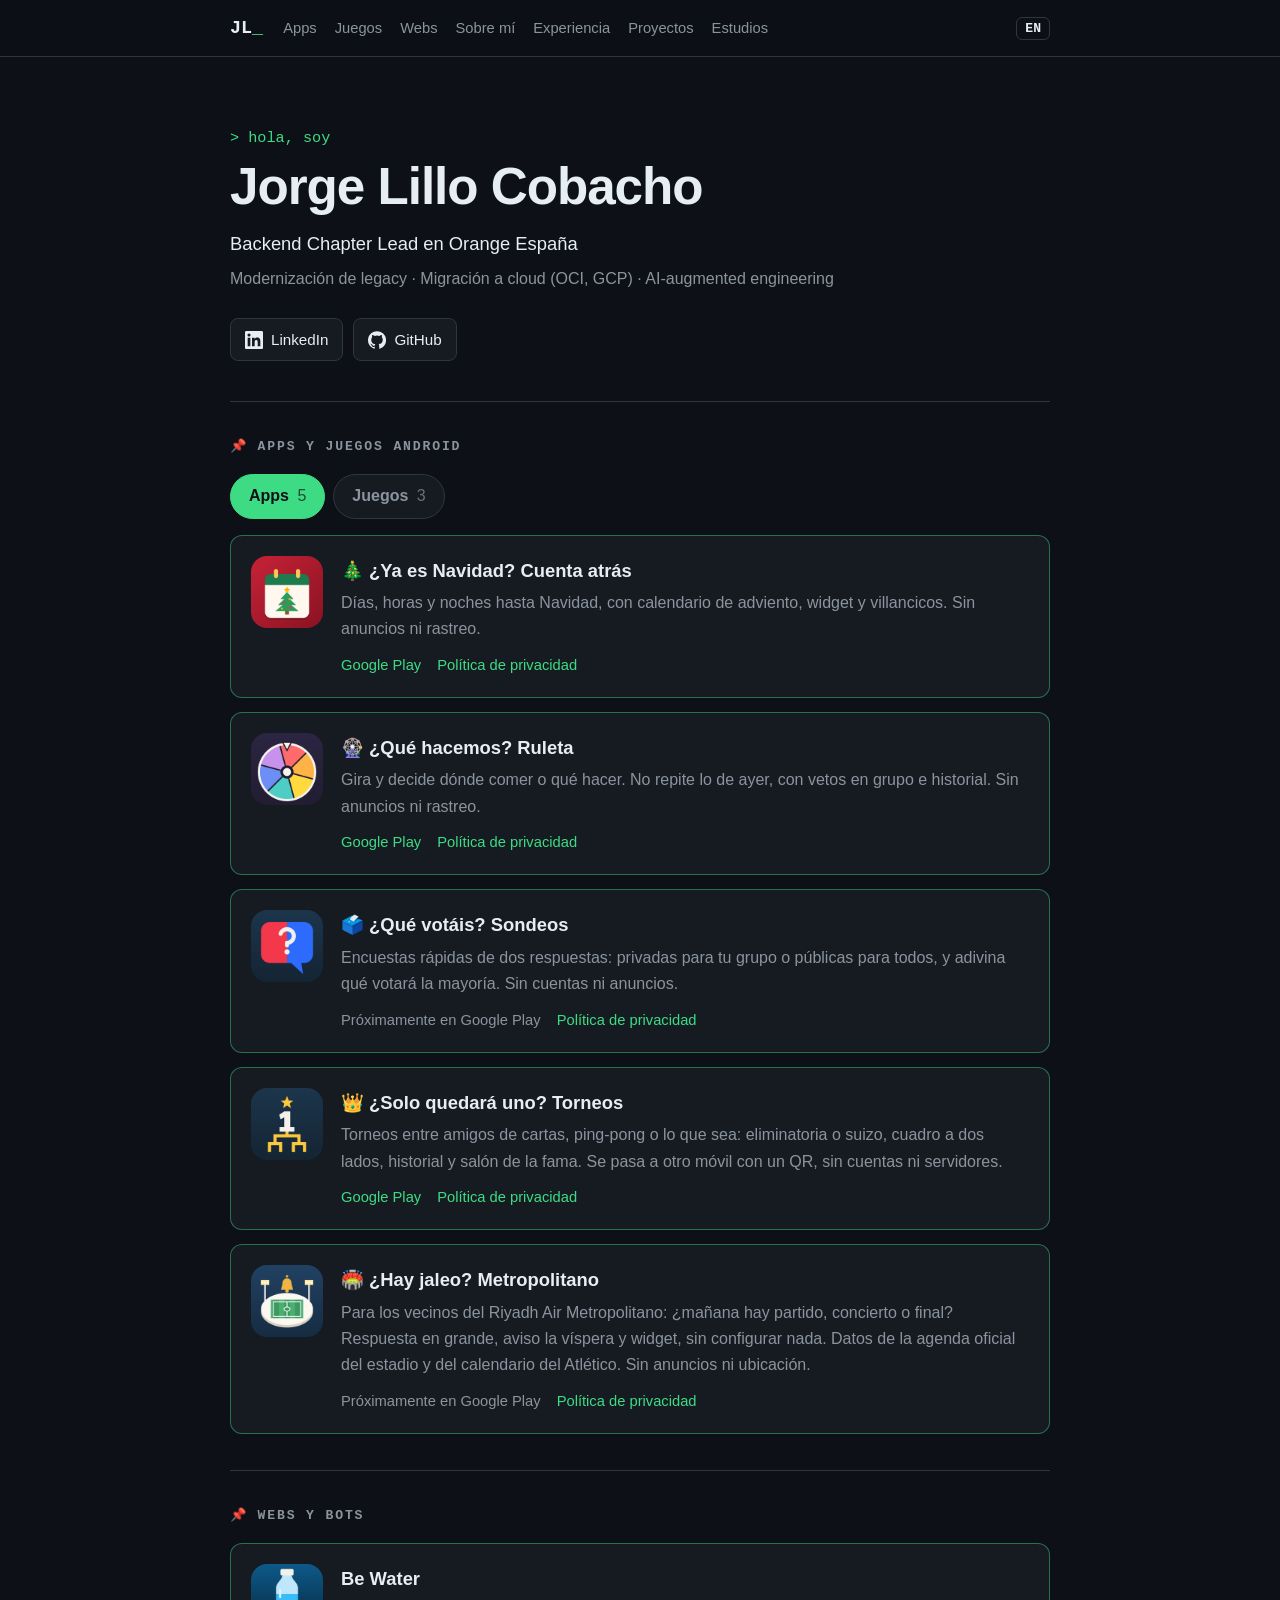
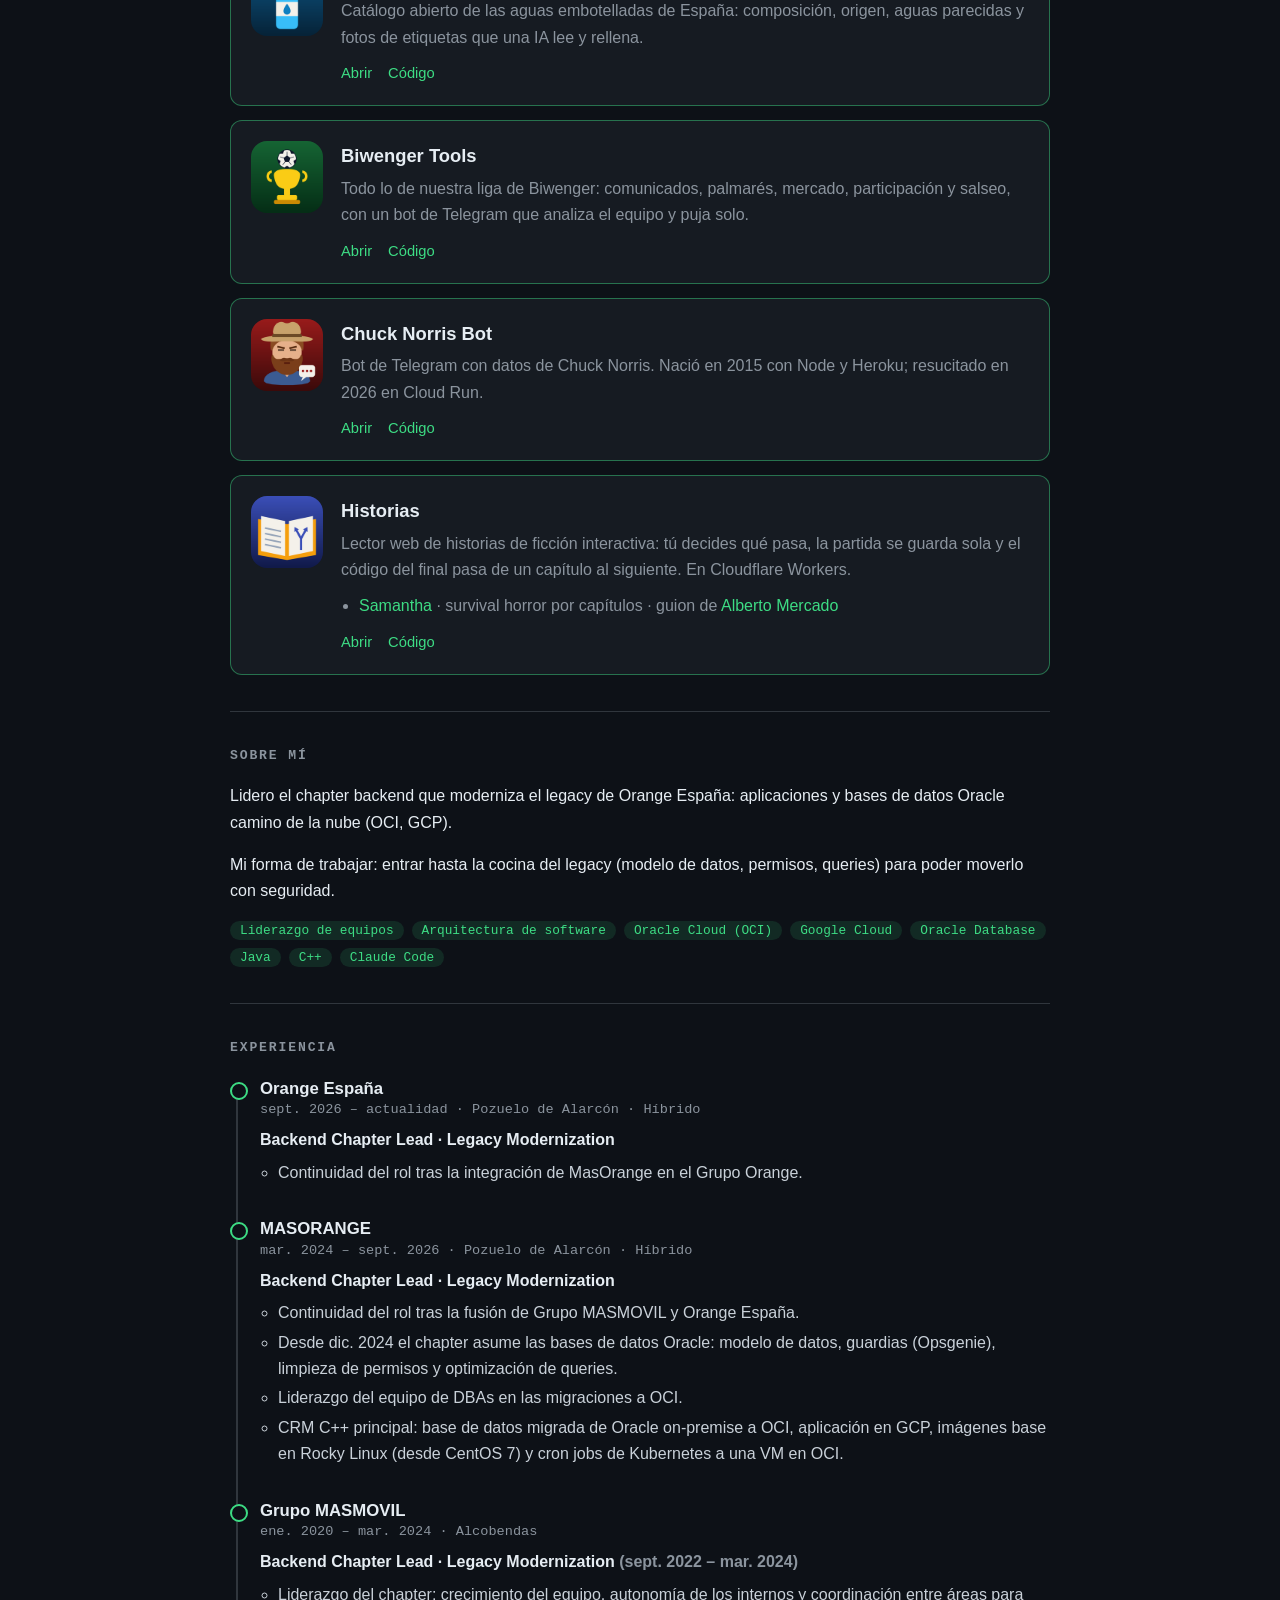
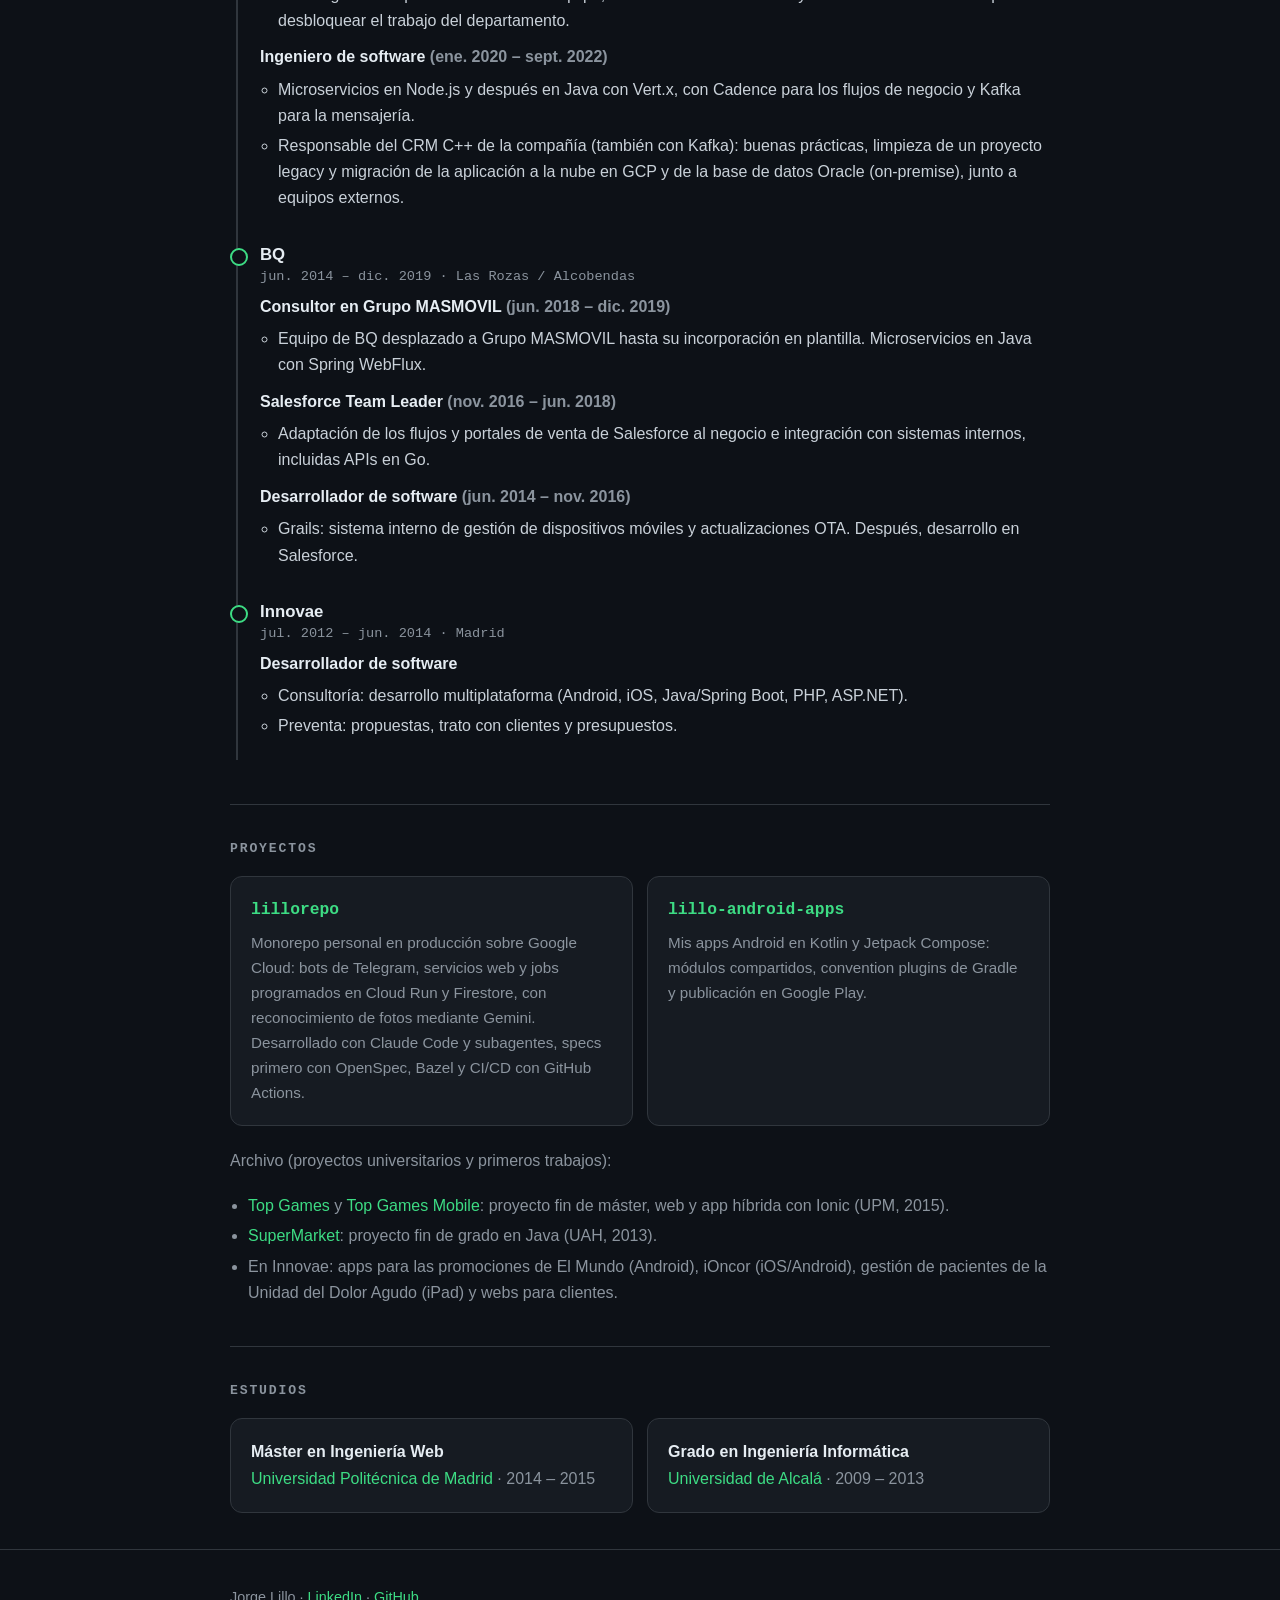
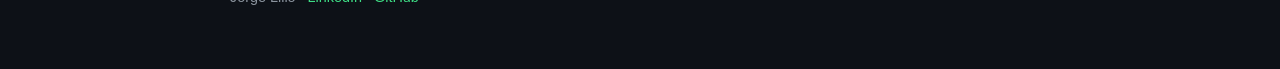
==== index.html @ 0b1661f4 "Home: ¿Hay jaleo? Metropolitano card, coming soon to Google Play Co-Authored-By: Claude Opus 5.5 <no" ====
<!doctype html>
<html lang="es">
<head>
<meta charset="utf-8">
<meta name="viewport" content="width=device-width, initial-scale=1">
<title>Jorge Lillo · Backend Chapter Lead</title>
<meta name="description" content="Jorge Lillo Cobacho: Backend Chapter Lead en Orange España. Modernización de legacy, migración a cloud (OCI, GCP) y apps Android.">
<link rel="alternate" hreflang="es" href="https://jorgelillo7.github.io/">
<link rel="alternate" hreflang="en" href="https://jorgelillo7.github.io/en/">
<link rel="icon" href="/assets/favicon.png">
<link rel="apple-touch-icon" href="/assets/apple-touch-icon.png">
<link rel="stylesheet" href="/assets/site.css">
</head>
<body>
<header class="top">
  <div class="wrap">
    <a class="logo" href="/">JL<span>_</span></a>
    <nav class="sections">
      <a href="#apps">Apps</a>
      <a href="#juegos">Juegos</a>
      <a href="#webs">Webs</a>
      <a href="#sobre-mi">Sobre mí</a>
      <a href="#experiencia">Experiencia</a>
      <a href="#proyectos">Proyectos</a>
      <a href="#estudios">Estudios</a>
    </nav>
    <a class="lang" href="/en/" hreflang="en" lang="en">EN</a>
  </div>
</header>

<main class="wrap">
  <div class="hero">
    <p class="prompt">&gt; hola, soy</p>
    <h1>Jorge Lillo Cobacho</h1>
    <p class="role">Backend Chapter Lead en Orange España</p>
    <p class="focus">Modernización de legacy · Migración a cloud (OCI, GCP) · AI-augmented engineering</p>
    <div class="links">
      <a class="btn" href="https://www.linkedin.com/in/jorgelillo">
        <svg viewBox="0 0 24 24" aria-hidden="true"><path d="M20.45 20.45h-3.56v-5.57c0-1.33-.02-3.04-1.85-3.04-1.85 0-2.14 1.45-2.14 2.94v5.67H9.34V9h3.42v1.56h.05c.48-.9 1.64-1.85 3.37-1.85 3.6 0 4.27 2.37 4.27 5.46v6.28zM5.34 7.43a2.06 2.06 0 1 1 0-4.13 2.06 2.06 0 0 1 0 4.13zM7.12 20.45H3.56V9h3.56v11.45zM22.22 0H1.77C.79 0 0 .77 0 1.73v20.54C0 23.23.79 24 1.77 24h20.45c.98 0 1.78-.77 1.78-1.73V1.73C24 .77 23.2 0 22.22 0z"/></svg>
        LinkedIn
      </a>
      <a class="btn" href="https://github.com/jorgelillo7">
        <svg viewBox="0 0 24 24" aria-hidden="true"><path d="M12 .3a12 12 0 0 0-3.8 23.38c.6.12.83-.26.83-.57v-2c-3.34.73-4.04-1.6-4.04-1.6-.55-1.4-1.34-1.77-1.34-1.77-1.09-.74.08-.73.08-.73 1.2.09 1.84 1.24 1.84 1.24 1.07 1.83 2.8 1.3 3.49 1 .1-.78.42-1.31.76-1.61-2.67-.3-5.47-1.33-5.47-5.93 0-1.31.47-2.38 1.24-3.22-.14-.3-.54-1.52.1-3.18 0 0 1-.32 3.3 1.23a11.5 11.5 0 0 1 6 0c2.28-1.55 3.29-1.23 3.29-1.23.64 1.66.24 2.88.12 3.18a4.65 4.65 0 0 1 1.23 3.22c0 4.61-2.8 5.63-5.48 5.92.42.36.81 1.1.81 2.22v3.29c0 .32.22.7.82.58A12 12 0 0 0 12 .3"/></svg>
        GitHub
      </a>
    </div>
  </div>

  <section id="apps" class="catalog">
    <h2><span class="pin">📌</span> Apps y juegos Android</h2>
    <!-- Apps or games, one list at a time (without JavaScript both show, one after the other).
         #apps and #juegos in the address open each tab. -->
    <span id="juegos" class="anchor"></span>
    <div class="tabs" role="tablist">
      <button type="button" role="tab" id="tab-apps" aria-controls="apps-list" aria-selected="true">Apps <span class="n">5</span></button>
      <button type="button" role="tab" id="tab-juegos" aria-controls="juegos-list" aria-selected="false">Juegos <span class="n">3</span></button>
    </div>
    <div class="apps" id="apps-list" role="tabpanel" aria-labelledby="tab-apps">
      <article class="card app">
        <img src="/assets/apps/christmas-countdown.png" alt="Icono de ¿Ya es Navidad?">
        <div>
          <h3>🎄 ¿Ya es Navidad? Cuenta atrás</h3>
          <p>Días, horas y noches hasta Navidad, con calendario de adviento, widget y villancicos. Sin anuncios ni rastreo.</p>
          <div class="actions">
            <a href="https://play.google.com/store/apps/details?id=com.jorgelillo.christmascountdown">Google Play</a>
            <a href="/privacy/christmas-countdown/">Política de privacidad</a>
          </div>
        </div>
      </article>
      <article class="card app">
        <img src="/assets/apps/decision-wheel.png" alt="Icono de ¿Qué hacemos? Ruleta">
        <div>
          <h3>🎡 ¿Qué hacemos? Ruleta</h3>
          <p>Gira y decide dónde comer o qué hacer. No repite lo de ayer, con vetos en grupo e historial. Sin anuncios ni rastreo.</p>
          <div class="actions">
            <a href="https://play.google.com/store/apps/details?id=com.jorgelillo.decisionwheel">Google Play</a>
            <a href="/privacy/decision-wheel/">Política de privacidad</a>
          </div>
        </div>
      </article>
      <article class="card app">
        <img src="/assets/apps/group-polls.png" alt="Icono de ¿Qué votáis?">
        <div>
          <h3>🗳️ ¿Qué votáis? Sondeos</h3>
          <p>Encuestas rápidas de dos respuestas: privadas para tu grupo o públicas para todos, y adivina qué votará la mayoría. Sin cuentas ni anuncios.</p>
          <div class="actions">
            <span class="soon">Próximamente en Google Play</span>
            <a href="/privacy/group-polls/">Política de privacidad</a>
          </div>
        </div>
      </article>
      <article class="card app">
        <img src="/assets/apps/tournaments.png" alt="Icono de ¿Solo quedará uno?">
        <div>
          <h3>👑 ¿Solo quedará uno? Torneos</h3>
          <p>Torneos entre amigos de cartas, ping-pong o lo que sea: eliminatoria o suizo, cuadro a dos lados, historial y salón de la fama. Se pasa a otro móvil con un QR, sin cuentas ni servidores.</p>
          <div class="actions">
            <a href="https://play.google.com/store/apps/details?id=com.jorgelillo.tournaments">Google Play</a>
            <a href="/privacy/tournaments/">Política de privacidad</a>
          </div>
        </div>
      </article>
      <article class="card app">
        <img src="/assets/apps/stadium-events.png" alt="Icono de ¿Hay jaleo? Metropolitano">
        <div>
          <h3>🏟️ ¿Hay jaleo? Metropolitano</h3>
          <p>Para los vecinos del Riyadh Air Metropolitano: ¿mañana hay partido, concierto o final? Respuesta en grande, aviso la víspera y widget, sin configurar nada. Datos de la agenda oficial del estadio y del calendario del Atlético. Sin anuncios ni ubicación.</p>
          <div class="actions">
            <span class="soon">Próximamente en Google Play</span>
            <a href="/privacy/stadium-events/">Política de privacidad</a>
          </div>
        </div>
      </article>
    </div>
    <div class="apps" id="juegos-list" role="tabpanel" aria-labelledby="tab-juegos">
      <article class="card app">
        <img src="/assets/apps/whos-lying.png" alt="Icono de ¿Quién miente?">
        <div>
          <h3>🕵️ ¿Quién miente? Impostor</h3>
          <p>El juego del impostor para jugar en grupo con un solo móvil: tres modos, modo dibujo y 21 paquetes gratis. Sin anuncios ni rastreo.</p>
          <div class="actions">
            <a href="https://play.google.com/store/apps/details?id=com.jorgelillo.whoslying">Google Play</a>
            <a href="/privacy/whos-lying/">Política de privacidad</a>
          </div>
        </div>
      </article>
      <article class="card app">
        <img src="/assets/apps/league-cards.png" alt="Icono de ¿Quién llora esta jornada?">
        <div>
          <h3>😭 ¿Quién llora esta jornada?</h3>
          <p>Juego de cartas para tu liga fantasy entre amigos, al estilo Reigns: los de la liga te escriben cada jornada y decides deslizando. Vigila el dinero, la plantilla, la paciencia de la liga y los lloros; colecciona logros y finales.</p>
          <div class="actions">
            <a href="https://play.google.com/store/apps/details?id=com.jorgelillo.leaguecards">Google Play</a>
            <a href="/privacy/league-cards/">Política de privacidad</a>
          </div>
        </div>
      </article>
      <article class="card app">
        <img src="/assets/apps/slipper.png" alt="Icono de ¿Te pilla la chancla?">
        <div>
          <h3>🩴 ¿Te pilla la chancla?</h3>
          <p>Huye de la abuela, salta sus chanclas y róbale las croquetas. Combos, bocatas y patines, reto del día, chanclas para desbloquear y retos por enlace con la misma partida. Pixel art, un dedo y sin anuncios.</p>
          <div class="actions">
            <a href="https://play.google.com/store/apps/details?id=com.jorgelillo.slipper">Google Play</a>
            <a href="/privacy/slipper/">Política de privacidad</a>
          </div>
        </div>
      </article>
    </div>
  </section>

  <section id="webs">
    <h2><span class="pin">📌</span> Webs y bots</h2>
    <div class="apps">
      <article class="card app">
        <img src="/assets/apps/be-water.png" alt="Icono de Be Water">
        <div>
          <h3>Be Water</h3>
          <p>Catálogo abierto de las aguas embotelladas de España: composición, origen, aguas parecidas y fotos de etiquetas que una IA lee y rellena.</p>
          <div class="actions">
            <a href="https://be-water-lzqhg7kcoa-no.a.run.app">Abrir</a>
            <a href="https://github.com/jorgelillo7/lillorepo/tree/master/packages/be_water">Código</a>
          </div>
        </div>
      </article>
      <article class="card app">
        <img src="/assets/apps/biwenger-tools.png" alt="Icono de Biwenger Tools">
        <div>
          <h3>Biwenger Tools</h3>
          <p>Todo lo de nuestra liga de Biwenger: comunicados, palmarés, mercado, participación y salseo, con un bot de Telegram que analiza el equipo y puja solo.</p>
          <div class="actions">
            <a href="https://biwenger-summary-pjpqofuevq-no.a.run.app/">Abrir</a>
            <a href="https://github.com/jorgelillo7/lillorepo/tree/master/packages/biwenger_tools">Código</a>
          </div>
        </div>
      </article>
      <article class="card app">
        <img src="/assets/apps/chucknorris-bot.png" alt="Icono de Chuck Norris Bot">
        <div>
          <h3>Chuck Norris Bot</h3>
          <p>Bot de Telegram con datos de Chuck Norris. Nació en 2015 con Node y Heroku; resucitado en 2026 en Cloud Run.</p>
          <div class="actions">
            <a href="https://chucknorris-bot-pjpqofuevq-no.a.run.app">Abrir</a>
            <a href="https://github.com/jorgelillo7/lillorepo/tree/master/packages/chucknorris_bot">Código</a>
          </div>
        </div>
      </article>
      <article class="card app">
        <img src="/assets/apps/interactive-fiction.png" alt="Icono de Historias">
        <div>
          <h3>Historias</h3>
          <p>Lector web de historias de ficción interactiva: tú decides qué pasa, la partida se guarda sola y el código del final pasa de un capítulo al siguiente. En Cloudflare Workers.</p>
          <ul class="stories">
            <li><a href="https://interactive-fiction.jorgelillo.workers.dev/#/capitulos/samantha">Samantha</a> · survival horror por capítulos · guion de <a href="https://www.linkedin.com/in/alberto-mercado-domingo-8a588a99">Alberto Mercado</a></li>
          </ul>
          <div class="actions">
            <a href="https://interactive-fiction.jorgelillo.workers.dev">Abrir</a>
            <a href="https://github.com/jorgelillo7/lillorepo/tree/master/packages/interactive_fiction">Código</a>
          </div>
        </div>
      </article>
    </div>
  </section>

  <section id="sobre-mi">
    <h2>Sobre mí</h2>
    <p>Lidero el chapter backend que moderniza el legacy de Orange España: aplicaciones y bases de datos Oracle camino de la nube (OCI, GCP).</p>
    <p>Mi forma de trabajar: entrar hasta la cocina del legacy (modelo de datos, permisos, queries) para poder moverlo con seguridad.</p>
    <ul class="tags">
      <li>Liderazgo de equipos</li><li>Arquitectura de software</li><li>Oracle Cloud (OCI)</li>
      <li>Google Cloud</li><li>Oracle Database</li><li>Java</li><li>C++</li><li>Claude Code</li>
    </ul>
  </section>

  <section id="experiencia">
    <h2>Experiencia</h2>
    <ol class="timeline">
      <li>
        <div class="company">Orange España</div>
        <div class="when">sept. 2026 – actualidad · Pozuelo de Alarcón · Híbrido</div>
        <div class="role-item">
          <div class="title">Backend Chapter Lead · Legacy Modernization</div>
          <ul><li>Continuidad del rol tras la integración de MasOrange en el Grupo Orange.</li></ul>
        </div>
      </li>
      <li>
        <div class="company">MASORANGE</div>
        <div class="when">mar. 2024 – sept. 2026 · Pozuelo de Alarcón · Híbrido</div>
        <div class="role-item">
          <div class="title">Backend Chapter Lead · Legacy Modernization</div>
          <ul>
            <li>Continuidad del rol tras la fusión de Grupo MASMOVIL y Orange España.</li>
            <li>Desde dic. 2024 el chapter asume las bases de datos Oracle: modelo de datos, guardias (Opsgenie), limpieza de permisos y optimización de queries.</li>
            <li>Liderazgo del equipo de DBAs en las migraciones a OCI.</li>
            <li>CRM C++ principal: base de datos migrada de Oracle on-premise a OCI, aplicación en GCP, imágenes base en Rocky Linux (desde CentOS 7) y cron jobs de Kubernetes a una VM en OCI.</li>
          </ul>
        </div>
      </li>
      <li>
        <div class="company">Grupo MASMOVIL</div>
        <div class="when">ene. 2020 – mar. 2024 · Alcobendas</div>
        <div class="role-item">
          <div class="title">Backend Chapter Lead · Legacy Modernization <span class="muted">(sept. 2022 – mar. 2024)</span></div>
          <ul><li>Liderazgo del chapter: crecimiento del equipo, autonomía de los internos y coordinación entre áreas para desbloquear el trabajo del departamento.</li></ul>
        </div>
        <div class="role-item">
          <div class="title">Ingeniero de software <span class="muted">(ene. 2020 – sept. 2022)</span></div>
          <ul>
            <li>Microservicios en Node.js y después en Java con Vert.x, con Cadence para los flujos de negocio y Kafka para la mensajería.</li>
            <li>Responsable del CRM C++ de la compañía (también con Kafka): buenas prácticas, limpieza de un proyecto legacy y migración de la aplicación a la nube en GCP y de la base de datos Oracle (on-premise), junto a equipos externos.</li>
          </ul>
        </div>
      </li>
      <li>
        <div class="company">BQ</div>
        <div class="when">jun. 2014 – dic. 2019 · Las Rozas / Alcobendas</div>
        <div class="role-item">
          <div class="title">Consultor en Grupo MASMOVIL <span class="muted">(jun. 2018 – dic. 2019)</span></div>
          <ul><li>Equipo de BQ desplazado a Grupo MASMOVIL hasta su incorporación en plantilla. Microservicios en Java con Spring WebFlux.</li></ul>
        </div>
        <div class="role-item">
          <div class="title">Salesforce Team Leader <span class="muted">(nov. 2016 – jun. 2018)</span></div>
          <ul><li>Adaptación de los flujos y portales de venta de Salesforce al negocio e integración con sistemas internos, incluidas APIs en Go.</li></ul>
        </div>
        <div class="role-item">
          <div class="title">Desarrollador de software <span class="muted">(jun. 2014 – nov. 2016)</span></div>
          <ul><li>Grails: sistema interno de gestión de dispositivos móviles y actualizaciones OTA. Después, desarrollo en Salesforce.</li></ul>
        </div>
      </li>
      <li>
        <div class="company">Innovae</div>
        <div class="when">jul. 2012 – jun. 2014 · Madrid</div>
        <div class="role-item">
          <div class="title">Desarrollador de software</div>
          <ul>
            <li>Consultoría: desarrollo multiplataforma (Android, iOS, Java/Spring Boot, PHP, ASP.NET).</li>
            <li>Preventa: propuestas, trato con clientes y presupuestos.</li>
          </ul>
        </div>
      </li>
    </ol>
  </section>

  <section id="proyectos">
    <h2>Proyectos</h2>
    <div class="grid">
      <article class="card project">
        <h3><a href="https://github.com/jorgelillo7/lillorepo">lillorepo</a></h3>
        <p>Monorepo personal en producción sobre Google Cloud: bots de Telegram, servicios web y jobs programados en Cloud Run y Firestore, con reconocimiento de fotos mediante Gemini. Desarrollado con Claude Code y subagentes, specs primero con OpenSpec, Bazel y CI/CD con GitHub Actions.</p>
      </article>
      <article class="card project">
        <h3><a href="https://github.com/jorgelillo7/lillo-android-apps">lillo-android-apps</a></h3>
        <p>Mis apps Android en Kotlin y Jetpack Compose: módulos compartidos, convention plugins de Gradle y publicación en Google Play.</p>
      </article>
    </div>
    <p class="muted" style="margin: 22px 0 0;">Archivo (proyectos universitarios y primeros trabajos):</p>
    <ul class="archive">
      <li><a href="https://github.com/jorgelillo7/top_games">Top Games</a> y <a href="https://github.com/jorgelillo7/top_games_ionic">Top Games Mobile</a>: proyecto fin de máster, web y app híbrida con Ionic (UPM, 2015).</li>
      <li><a href="https://github.com/jorgelillo7/SuperMarket">SuperMarket</a>: proyecto fin de grado en Java (UAH, 2013).</li>
      <li>En Innovae: apps para las promociones de El Mundo (Android), iOncor (iOS/Android), gestión de pacientes de la Unidad del Dolor Agudo (iPad) y webs para clientes.</li>
    </ul>
  </section>

  <section id="estudios">
    <h2>Estudios</h2>
    <div class="grid">
      <div class="card">
        <strong>Máster en Ingeniería Web</strong>
        <div class="muted"><a href="https://www.upm.es">Universidad Politécnica de Madrid</a> · 2014 – 2015</div>
      </div>
      <div class="card">
        <strong>Grado en Ingeniería Informática</strong>
        <div class="muted"><a href="https://www.uah.es">Universidad de Alcalá</a> · 2009 – 2013</div>
      </div>
    </div>
  </section>
</main>

<footer>
  <div class="wrap">Jorge Lillo · <a href="https://www.linkedin.com/in/jorgelillo">LinkedIn</a> · <a href="https://github.com/jorgelillo7">GitHub</a></div>
</footer>
<script>
// Apps / games tabs: one list at a time; #juegos (the menu link) opens the games.
(() => {
  const tabs = [...document.querySelectorAll('.catalog [role="tab"]')];
  const show = id => tabs.forEach(t => {
    const on = t.id === "tab-" + id;
    t.setAttribute("aria-selected", on);
    document.getElementById(t.getAttribute("aria-controls")).hidden = !on;
  });
  tabs.forEach(t => t.addEventListener("click", () => show(t.id.slice(4))));
  const fromHash = () => { if (location.hash === "#juegos") { show("juegos"); document.getElementById("apps").scrollIntoView(); } else if (location.hash === "#apps") show("apps"); };
  window.addEventListener("hashchange", fromHash);
  show("apps");
  fromHash();
})();
</script>
</body>
</html>
---- assets/site.css ----
:root {
  --bg: #0d1117;
  --panel: #161b22;
  --panel-2: #1c2330;
  --line: #30363d;
  --text: #e6edf3;
  --muted: #8b949e;
  --accent: #3ddc84;
  --accent-soft: rgba(61, 220, 132, 0.12);
  --mono: ui-monospace, SFMono-Regular, Menlo, Consolas, monospace;
  --sans: -apple-system, BlinkMacSystemFont, "Segoe UI", Roboto, "Helvetica Neue", Arial, sans-serif;
  color-scheme: dark;
}

* { box-sizing: border-box; }
html { scroll-behavior: smooth; }
body {
  margin: 0;
  background: var(--bg);
  color: var(--text);
  font: 16px/1.65 var(--sans);
  -webkit-font-smoothing: antialiased;
}
a { color: var(--accent); text-decoration: none; }
a:hover { text-decoration: underline; }
img { max-width: 100%; }

.wrap { max-width: 860px; margin: 0 auto; padding: 0 20px; }

/* Header */
header.top {
  position: sticky; top: 0; z-index: 10;
  background: rgba(13, 17, 23, 0.85);
  backdrop-filter: blur(8px);
  border-bottom: 1px solid var(--line);
}
header.top .wrap { display: flex; align-items: center; gap: 20px; height: 56px; }
.logo { font: 700 1.15rem var(--mono); color: var(--text); }
.logo span { color: var(--accent); }
nav.sections { display: flex; gap: 18px; flex: 1; overflow-x: auto; font-size: 0.92rem; }
nav.sections a { color: var(--muted); white-space: nowrap; }
nav.sections a:hover { color: var(--text); text-decoration: none; }
.lang { font: 600 0.82rem var(--mono); border: 1px solid var(--line); border-radius: 6px; padding: 3px 8px; color: var(--text); }
.lang:hover { border-color: var(--accent); text-decoration: none; }

/* Hero */
.hero { padding: 72px 0 40px; }
.prompt { font: 0.95rem var(--mono); color: var(--accent); margin: 0 0 12px; }
.hero h1 { font-size: clamp(2.2rem, 6vw, 3.2rem); line-height: 1.1; margin: 0; letter-spacing: -0.02em; }
.hero .role { font-size: 1.15rem; margin: 14px 0 6px; }
.hero .focus { color: var(--muted); margin: 0; }
.links { display: flex; flex-wrap: wrap; gap: 10px; margin-top: 26px; }
.btn {
  display: inline-flex; align-items: center; gap: 8px;
  border: 1px solid var(--line); border-radius: 8px; padding: 8px 14px;
  color: var(--text); font-size: 0.95rem; background: var(--panel);
}
.btn:hover { border-color: var(--accent); text-decoration: none; }
.btn svg { width: 18px; height: 18px; fill: currentColor; }

/* Sections */
section { padding: 36px 0; border-top: 1px solid var(--line); scroll-margin-top: 64px; }
h2 {
  font: 600 0.82rem var(--mono); text-transform: uppercase; letter-spacing: 0.14em;
  color: var(--muted); margin: 0 0 20px;
}
h2 .pin { color: var(--accent); }
.card { background: var(--panel); border: 1px solid var(--line); border-radius: 12px; padding: 20px; }
.muted { color: var(--muted); }
.tags { display: flex; flex-wrap: wrap; gap: 8px; margin: 12px 0 0; padding: 0; list-style: none; }
.tags li { font: 0.8rem var(--mono); background: var(--accent-soft); color: var(--accent); border-radius: 999px; padding: 2px 10px; }

/* Pinned apps */
.apps { display: grid; gap: 14px; }
.app { display: flex; gap: 18px; align-items: flex-start; border-color: rgba(61, 220, 132, 0.45); }
.app img { width: 72px; height: 72px; border-radius: 16px; flex: none; }
.app h3 { margin: 0 0 4px; font-size: 1.15rem; }
.app p { margin: 0 0 10px; color: var(--muted); }
.app .stories { margin: 0 0 10px; padding-left: 18px; color: var(--muted); }
.app .stories li { margin: 2px 0; }
.app .actions { display: flex; flex-wrap: wrap; gap: 16px; font-size: 0.92rem; }
.next { font: 0.88rem var(--mono); color: var(--muted); margin: 14px 0 0; }

/* Timeline */
.timeline { list-style: none; margin: 0; padding: 0; position: relative; }
.timeline::before { content: ""; position: absolute; left: 6px; top: 8px; bottom: 8px; width: 2px; background: var(--line); }
.timeline > li { position: relative; padding: 0 0 26px 30px; }
.timeline > li::before {
  content: ""; position: absolute; left: 0; top: 7px; width: 14px; height: 14px;
  border-radius: 50%; background: var(--bg); border: 2px solid var(--accent);
}
.timeline .company { font-weight: 700; font-size: 1.05rem; }
.timeline .when { font: 0.85rem var(--mono); color: var(--muted); }
.role-item { margin-top: 10px; }
.role-item .title { font-weight: 600; }
.role-item ul { margin: 6px 0 0; padding-left: 18px; color: #c9d1d9; }
.role-item li { margin: 3px 0; }

/* Projects */
.grid { display: grid; grid-template-columns: repeat(auto-fit, minmax(240px, 1fr)); gap: 14px; }
.project h3 { margin: 0 0 6px; font-size: 1.02rem; font-family: var(--mono); }
.project p { margin: 0; color: var(--muted); font-size: 0.95rem; }
.archive { margin: 18px 0 0; padding-left: 18px; color: var(--muted); }
.archive li { margin: 4px 0; }

/* Privacy policies */
.policy-head { display: flex; gap: 18px; align-items: center; padding: 48px 0 28px; }
.policy-head img { width: 72px; height: 72px; border-radius: 16px; flex: none; }
.policy-head h1 { margin: 0; font-size: clamp(1.6rem, 5vw, 2.2rem); }
.policy-head p { margin: 6px 0 0; font-size: 0.92rem; }
.policy-head .app-alt { margin: 2px 0 0; font-size: 1.05rem; font-weight: 600; color: var(--text); }
.policy h3 { margin: 22px 0 6px; font-size: 1.05rem; }
.policy p { margin: 0 0 10px; color: #c9d1d9; }
.policy code { font-family: var(--mono); font-size: 0.88em; background: var(--panel); padding: 1px 6px; border-radius: 4px; }

footer { padding: 36px 0 56px; border-top: 1px solid var(--line); color: var(--muted); font-size: 0.9rem; }

@media (max-width: 560px) {
  header.top .wrap { gap: 12px; }
  nav.sections { gap: 14px; font-size: 0.85rem; }
  .hero { padding-top: 48px; }
  .app { flex-direction: column; }
}
.actions .soon { color: var(--muted); }

/* Apps / games tabs on the home page. [hidden] wins over the lists' display: grid. */
[hidden] { display: none !important; }
.tabs { display: flex; gap: 8px; margin: 0 0 16px; }
.tabs [role="tab"] { font: inherit; font-weight: 600; color: var(--muted); background: var(--panel); border: 1px solid var(--line);
  border-radius: 999px; padding: 8px 18px; cursor: pointer; }
.tabs [role="tab"][aria-selected="true"] { color: var(--bg); background: var(--accent); border-color: var(--accent); }
.tabs .n { opacity: .7; font-weight: 500; margin-left: 4px; }
.catalog .apps + .apps { margin-top: 14px; }
.anchor { display: block; }
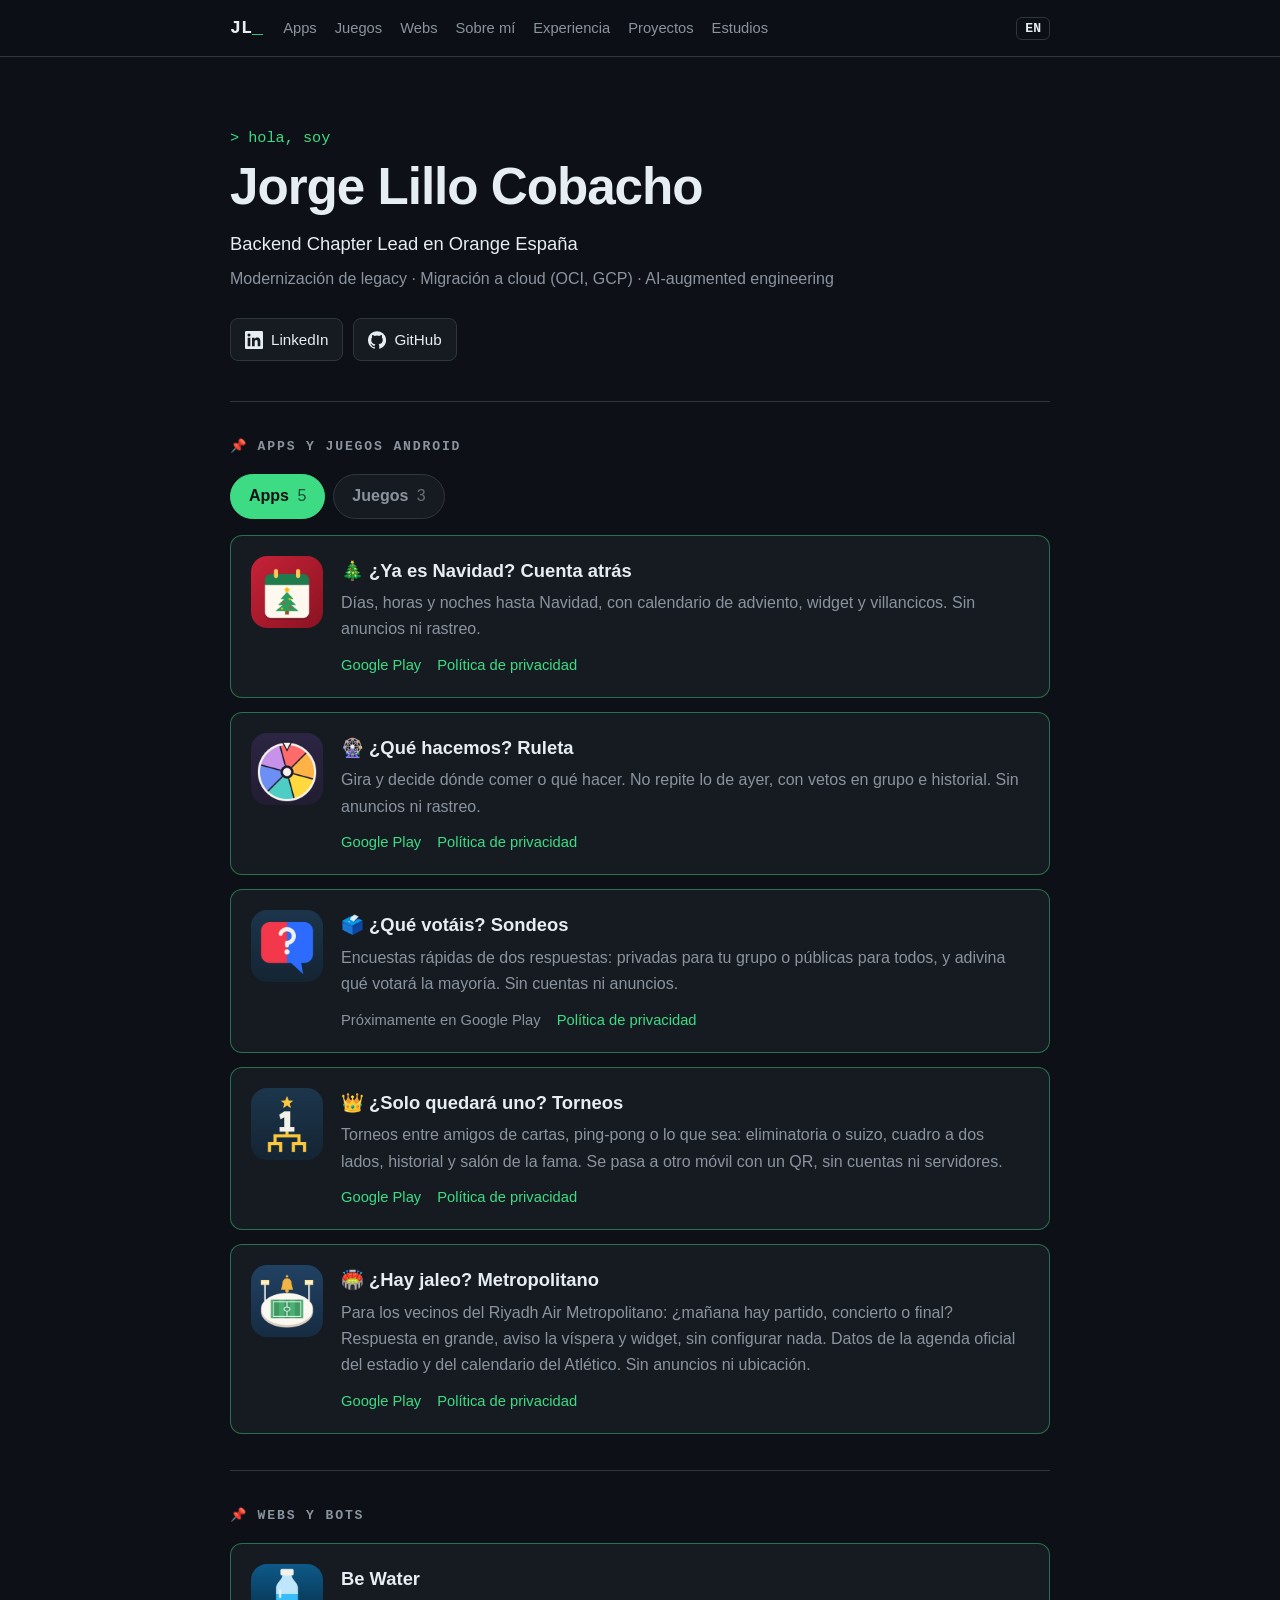
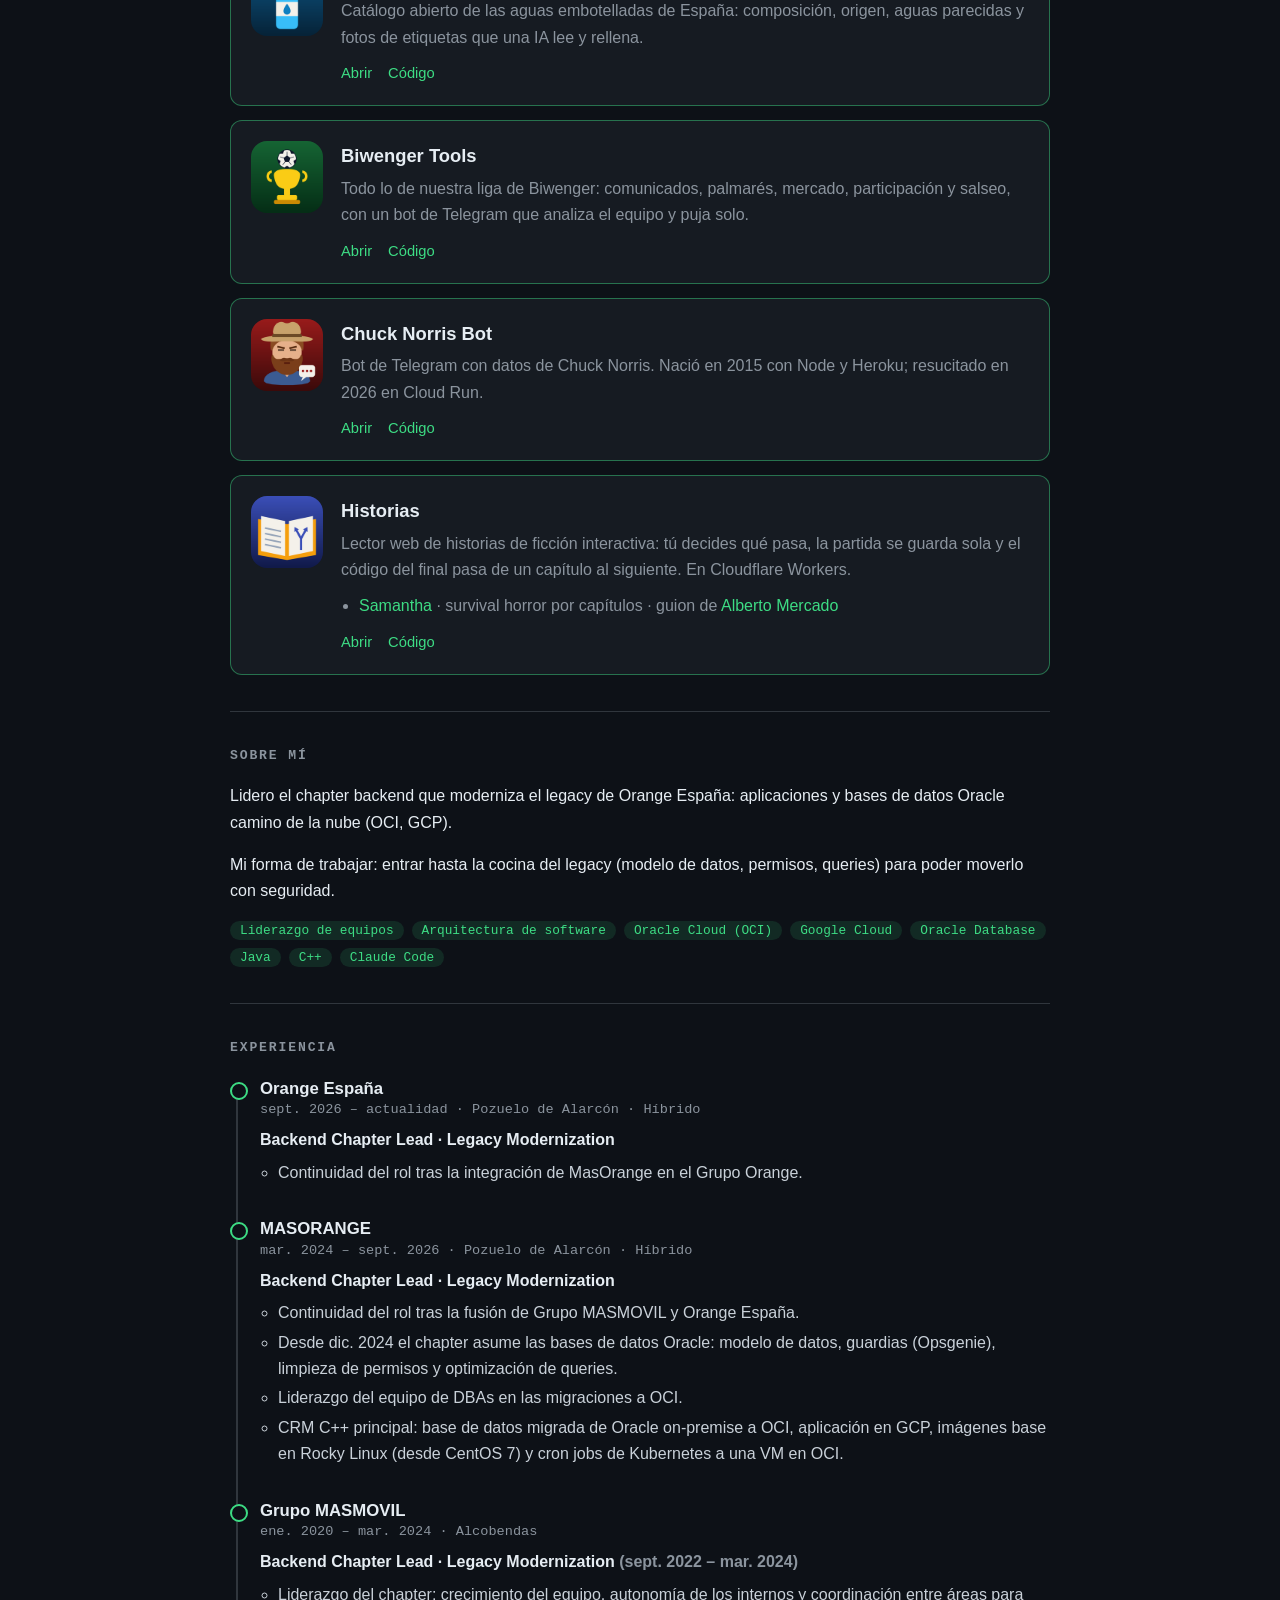
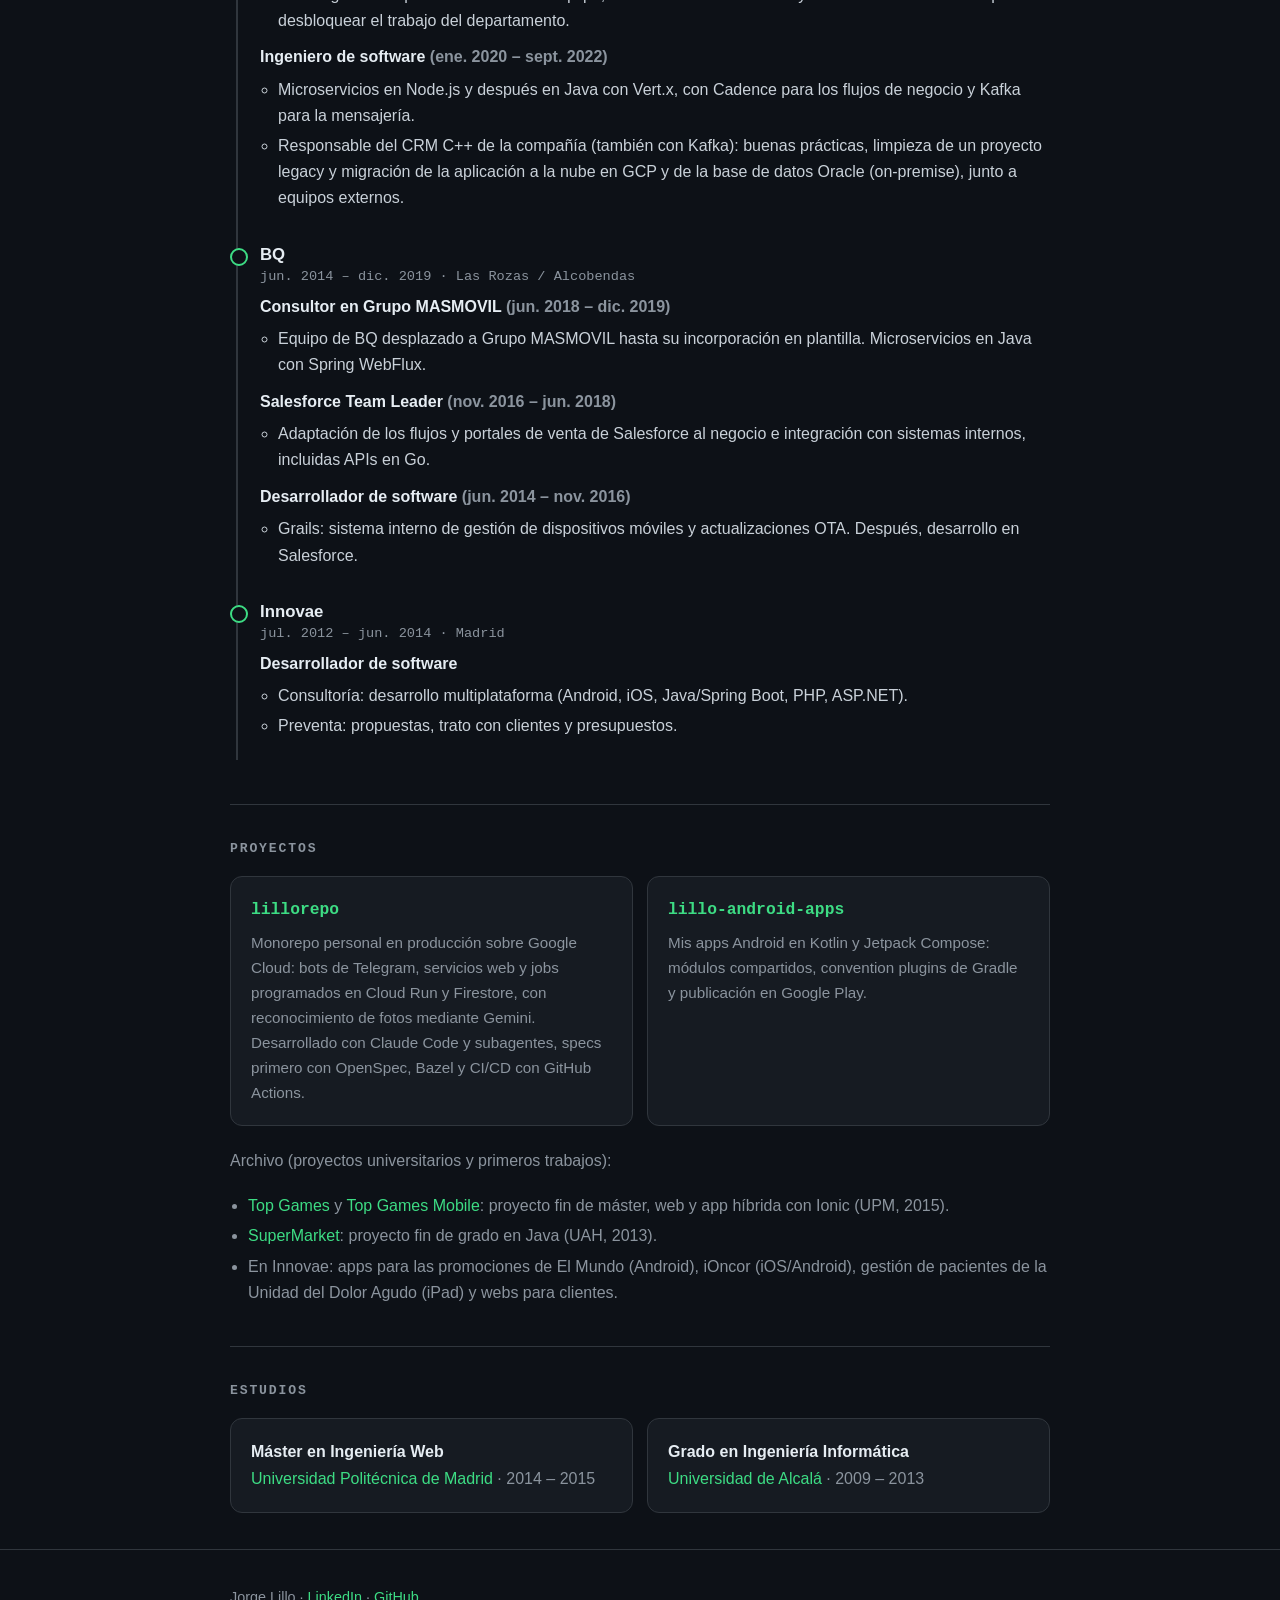
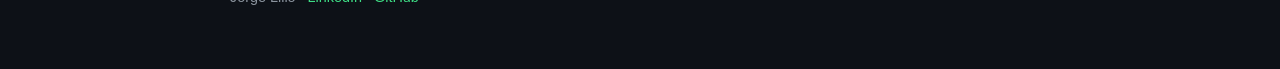
==== commit 25dcbc22: "fix: the Metropolitano app links to Play; a kick-off time no official page gives comes from an overr" ====
--- a/index.html
+++ b/index.html
@@ -106,7 +106,7 @@
           <h3>🏟️ ¿Hay jaleo? Metropolitano</h3>
           <p>Para los vecinos del Riyadh Air Metropolitano: ¿mañana hay partido, concierto o final? Respuesta en grande, aviso la víspera y widget, sin configurar nada. Datos de la agenda oficial del estadio y del calendario del Atlético. Sin anuncios ni ubicación.</p>
           <div class="actions">
-            <span class="soon">Próximamente en Google Play</span>
+            <a href="https://play.google.com/store/apps/details?id=com.jorgelillo.stadiumevents">Google Play</a>
             <a href="/privacy/stadium-events/">Política de privacidad</a>
           </div>
         </div>
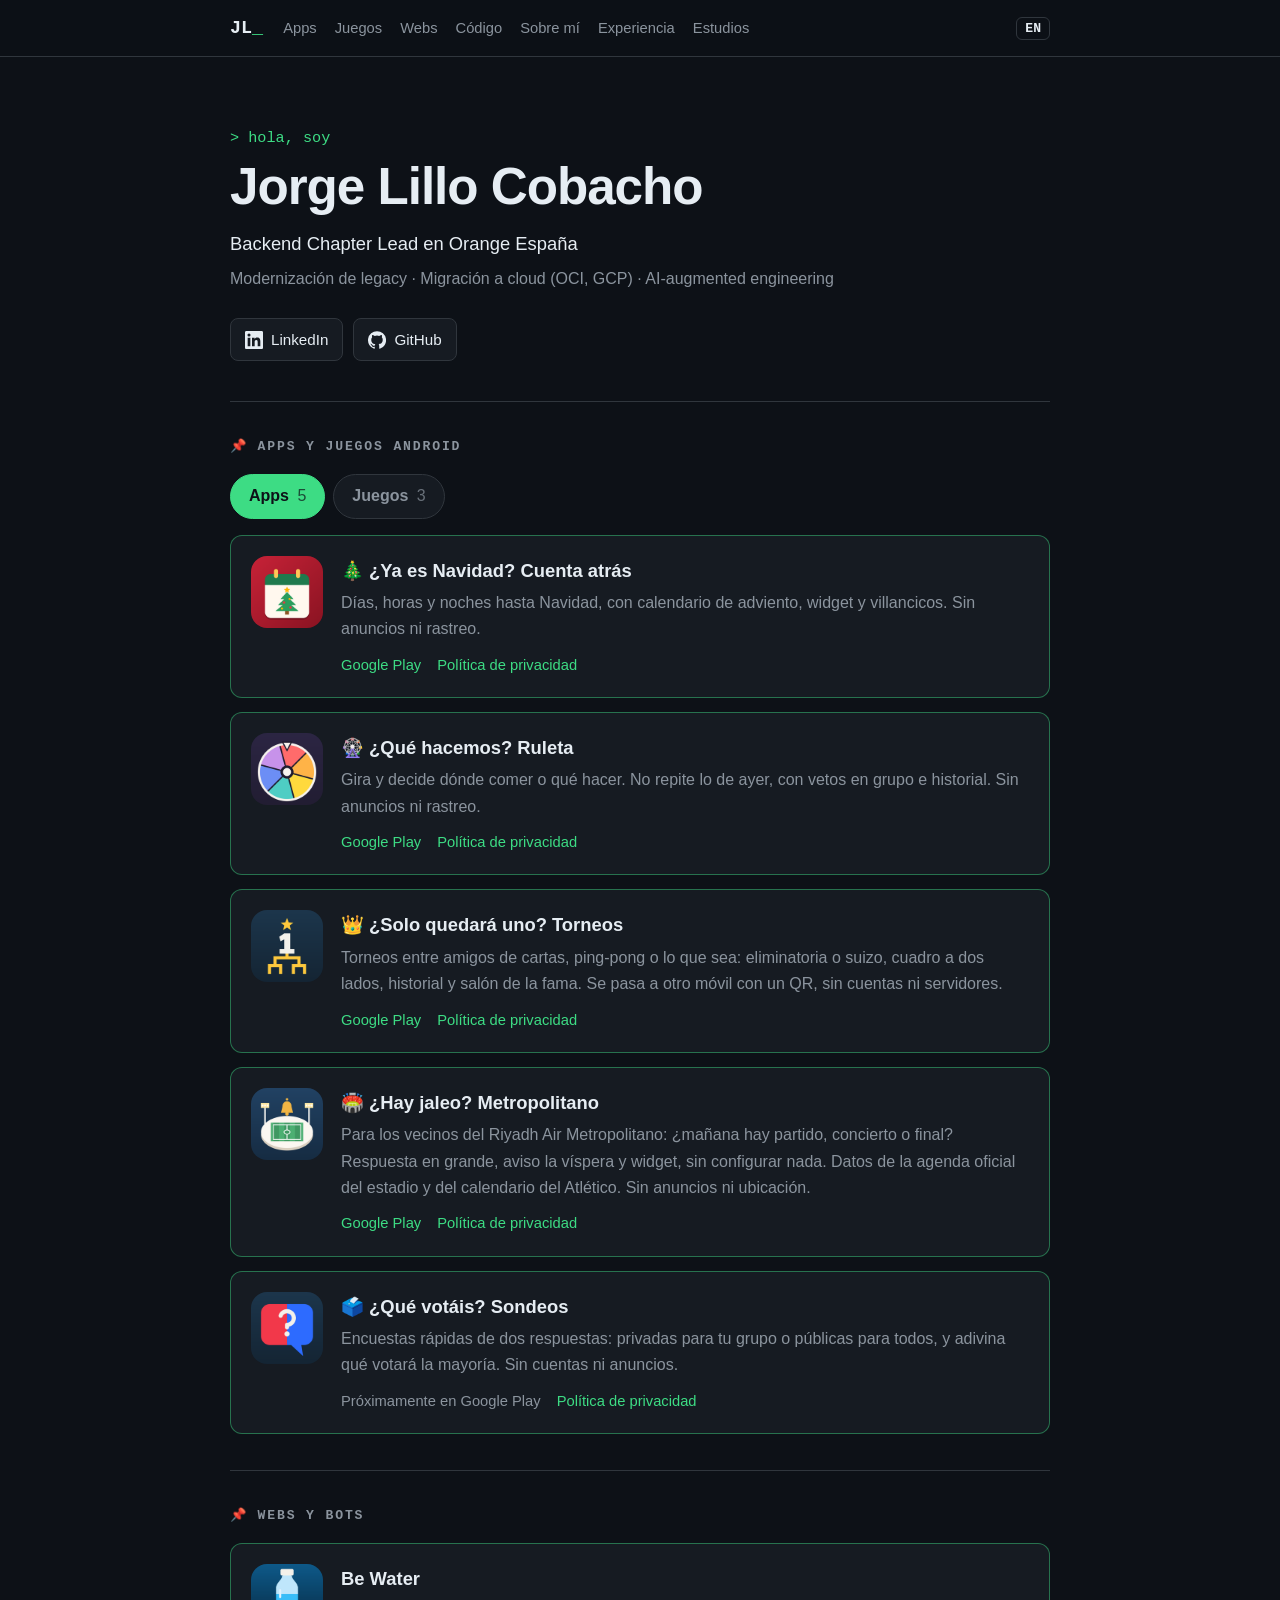
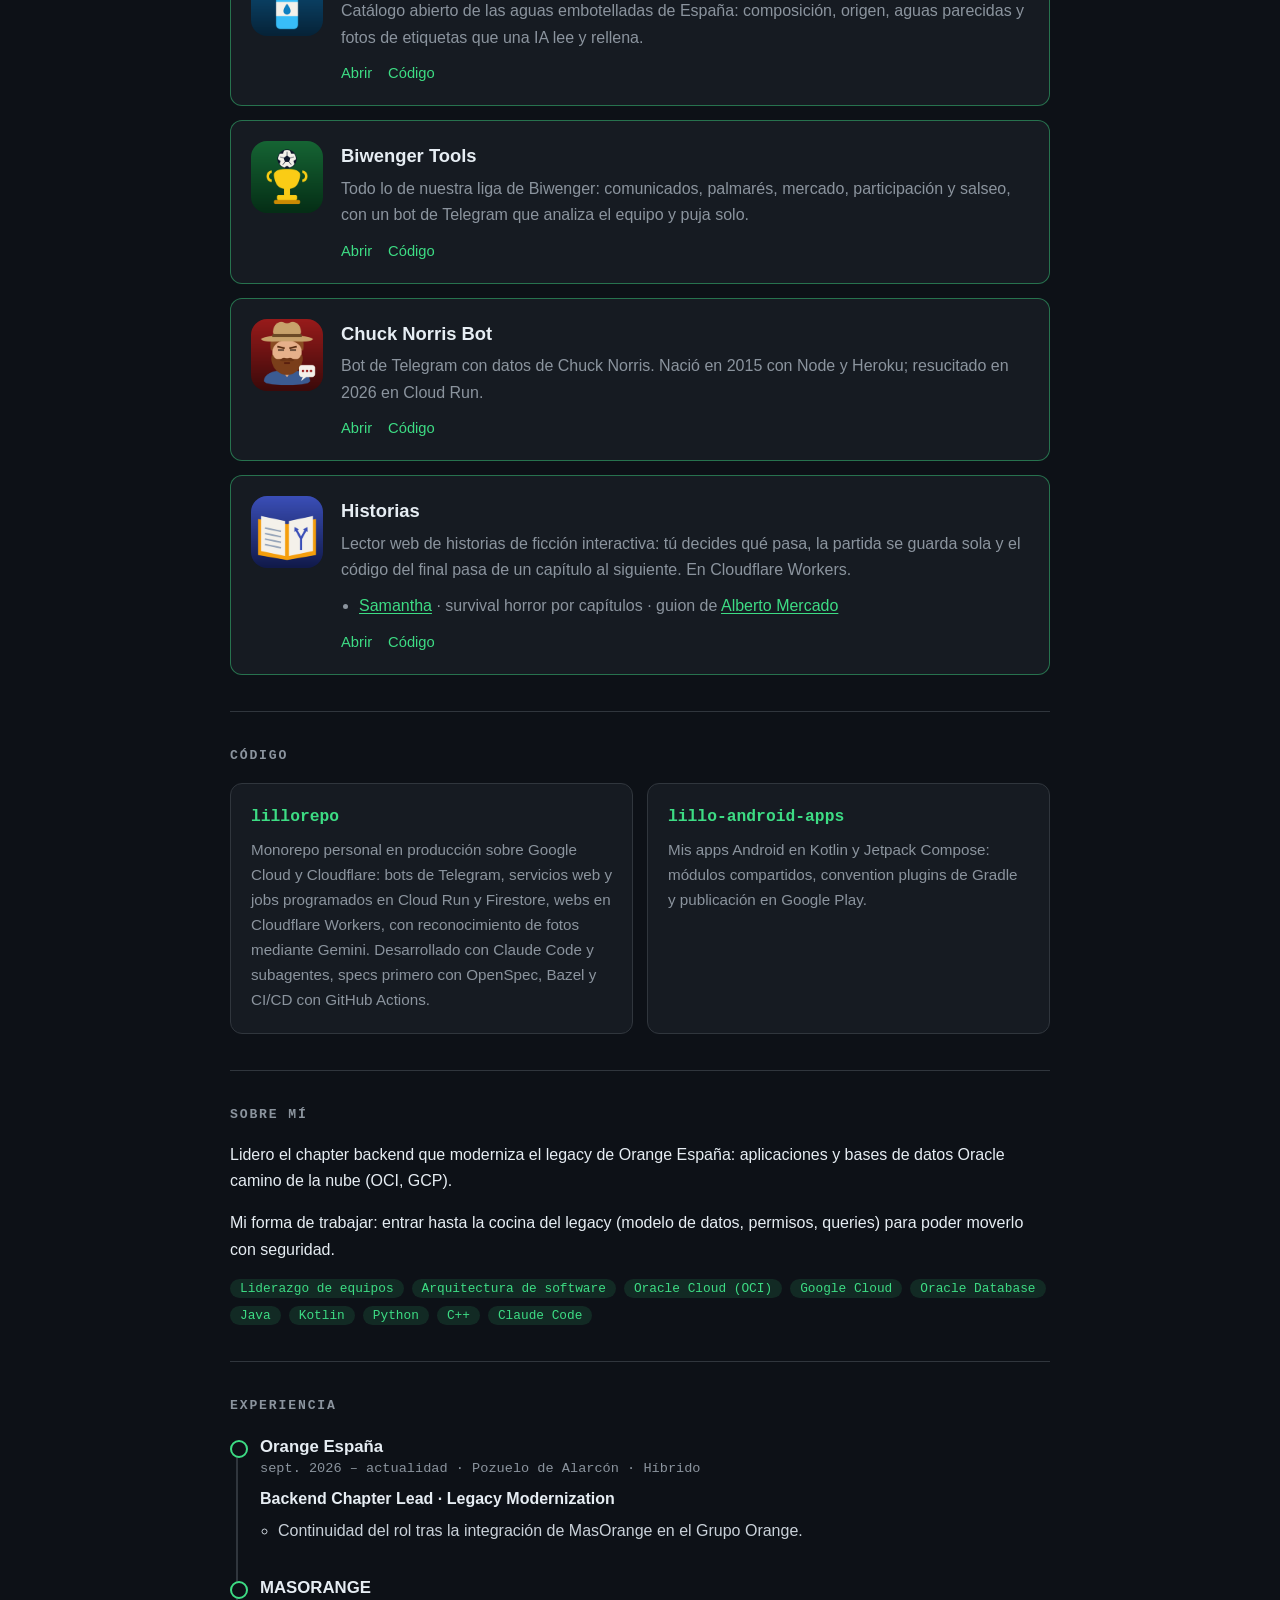
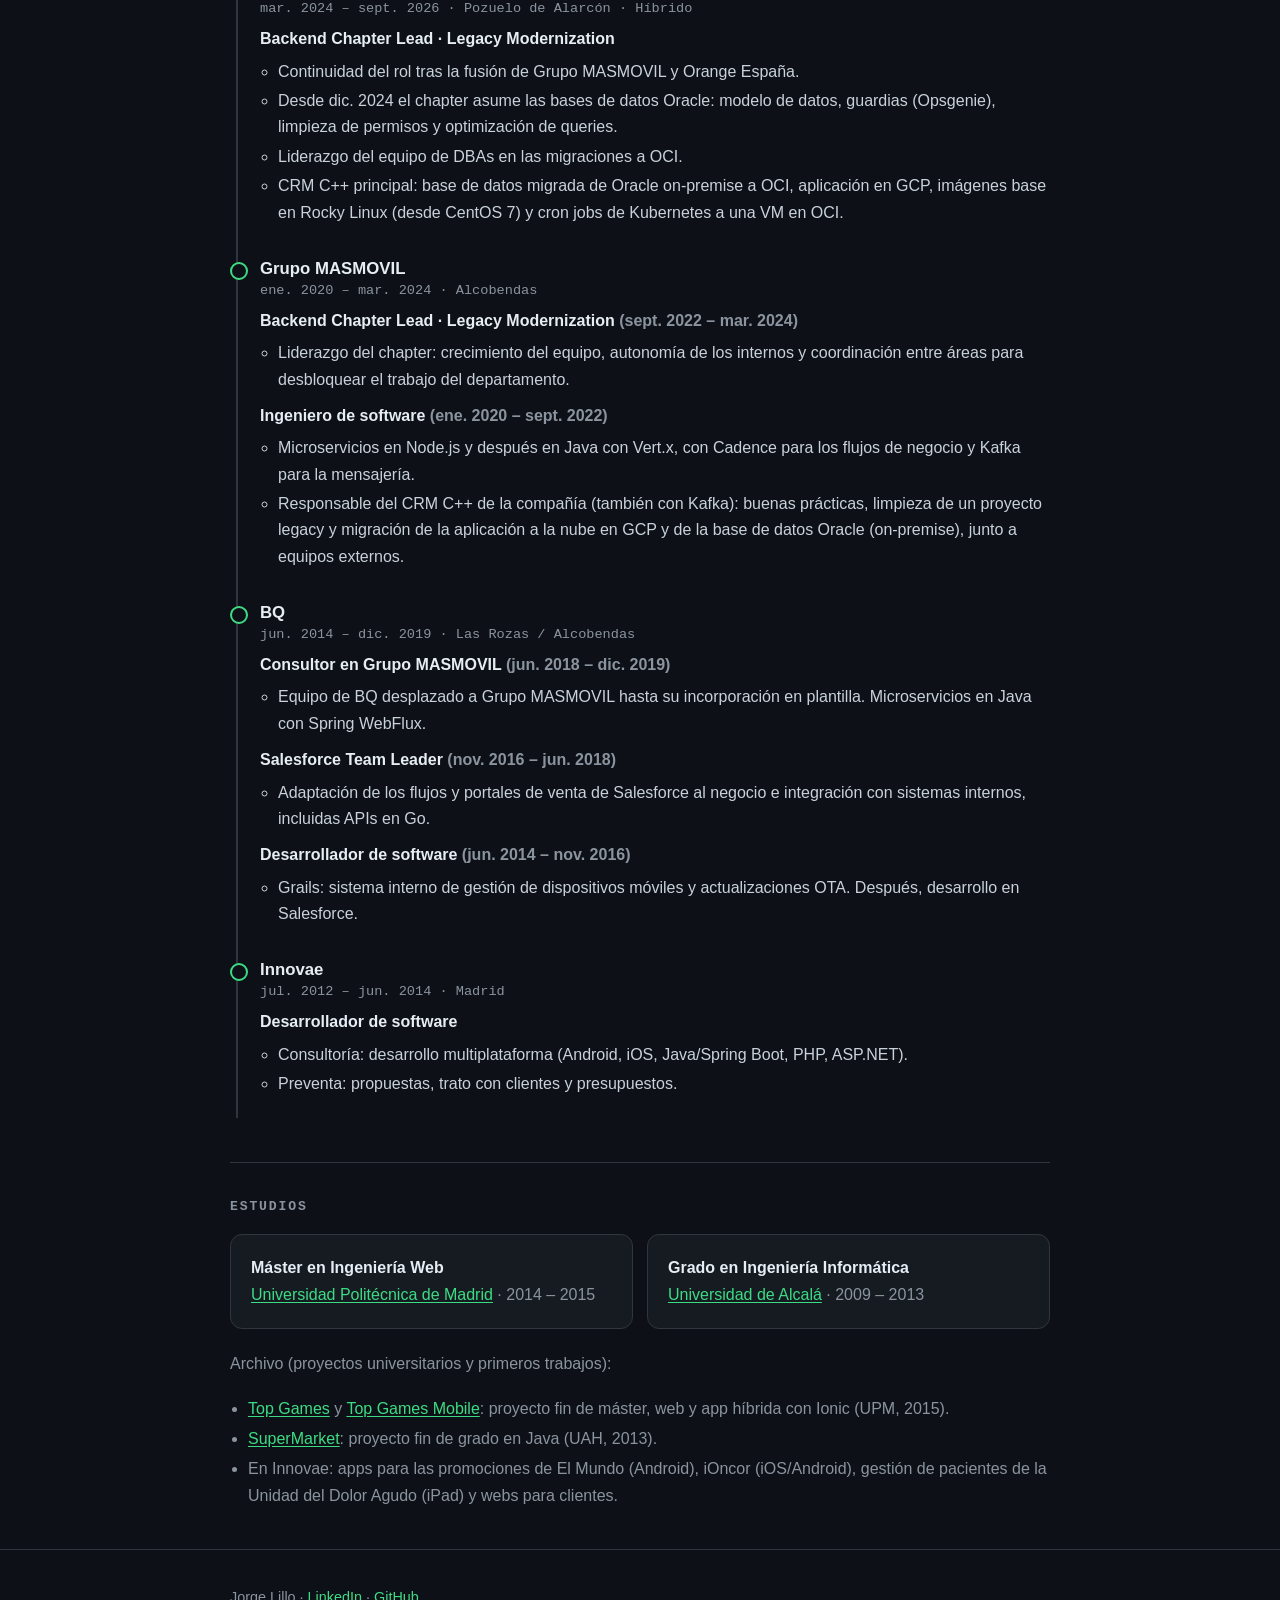
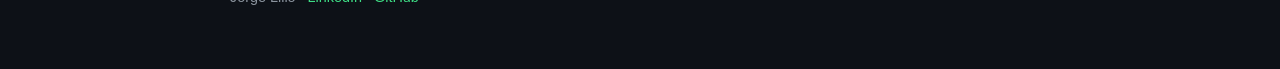
==== commit edf372dd: "Content and Modern Web Guidance round: code before about, share previews, CSP, keyboard tabs Applies" ====
--- a/index.html
+++ b/index.html
@@ -2,16 +2,33 @@
 <html lang="es">
 <head>
 <meta charset="utf-8">
+<!-- The script hash must change with the inline script below (scripts/check_csp.py). -->
+<meta http-equiv="Content-Security-Policy" content="default-src 'self'; script-src 'sha256-vknLZcKhse9tWlaaBHLUj84sTx/6EaGlqLKZi0hmxvE='; style-src 'self'; img-src 'self'; object-src 'none'; base-uri 'none'; form-action 'none'">
 <meta name="viewport" content="width=device-width, initial-scale=1">
 <title>Jorge Lillo · Backend Chapter Lead</title>
 <meta name="description" content="Jorge Lillo Cobacho: Backend Chapter Lead en Orange España. Modernización de legacy, migración a cloud (OCI, GCP) y apps Android.">
 <link rel="alternate" hreflang="es" href="https://jorgelillo7.github.io/">
 <link rel="alternate" hreflang="en" href="https://jorgelillo7.github.io/en/">
+<link rel="canonical" href="https://jorgelillo7.github.io/">
+<link rel="alternate" hreflang="x-default" href="https://jorgelillo7.github.io/">
+<meta name="color-scheme" content="dark">
+<meta name="theme-color" content="#0d1117">
+<meta name="referrer" content="strict-origin-when-cross-origin">
+<meta property="og:type" content="website">
+<meta property="og:locale" content="es_ES">
+<meta property="og:title" content="Jorge Lillo · Backend Chapter Lead">
+<meta property="og:description" content="Jorge Lillo Cobacho: Backend Chapter Lead en Orange España. Modernización de legacy, migración a cloud (OCI, GCP) y apps Android.">
+<meta property="og:url" content="https://jorgelillo7.github.io/">
+<meta property="og:image" content="https://jorgelillo7.github.io/assets/og-card.png">
+<meta property="og:image:width" content="1200">
+<meta property="og:image:height" content="630">
+<meta name="twitter:card" content="summary_large_image">
 <link rel="icon" href="/assets/favicon.png">
 <link rel="apple-touch-icon" href="/assets/apple-touch-icon.png">
 <link rel="stylesheet" href="/assets/site.css">
 </head>
 <body>
+<a class="skip" href="#main">Saltar al contenido</a>
 <header class="top">
   <div class="wrap">
     <a class="logo" href="/">JL<span>_</span></a>
@@ -19,16 +36,16 @@
       <a href="#apps">Apps</a>
       <a href="#juegos">Juegos</a>
       <a href="#webs">Webs</a>
+      <a href="#proyectos">Código</a>
       <a href="#sobre-mi">Sobre mí</a>
       <a href="#experiencia">Experiencia</a>
-      <a href="#proyectos">Proyectos</a>
       <a href="#estudios">Estudios</a>
     </nav>
     <a class="lang" href="/en/" hreflang="en" lang="en">EN</a>
   </div>
 </header>
 
-<main class="wrap">
+<main class="wrap" id="main">
   <div class="hero">
     <p class="prompt">&gt; hola, soy</p>
     <h1>Jorge Lillo Cobacho</h1>
@@ -57,7 +74,7 @@
     </div>
     <div class="apps" id="apps-list" role="tabpanel" aria-labelledby="tab-apps">
       <article class="card app">
-        <img src="/assets/apps/christmas-countdown.png" alt="Icono de ¿Ya es Navidad?">
+        <img src="/assets/apps/christmas-countdown.png" alt="Icono de ¿Ya es Navidad?" width="72" height="72">
         <div>
           <h3>🎄 ¿Ya es Navidad? Cuenta atrás</h3>
           <p>Días, horas y noches hasta Navidad, con calendario de adviento, widget y villancicos. Sin anuncios ni rastreo.</p>
@@ -68,7 +85,7 @@
         </div>
       </article>
       <article class="card app">
-        <img src="/assets/apps/decision-wheel.png" alt="Icono de ¿Qué hacemos? Ruleta">
+        <img src="/assets/apps/decision-wheel.png" alt="Icono de ¿Qué hacemos? Ruleta" width="72" height="72">
         <div>
           <h3>🎡 ¿Qué hacemos? Ruleta</h3>
           <p>Gira y decide dónde comer o qué hacer. No repite lo de ayer, con vetos en grupo e historial. Sin anuncios ni rastreo.</p>
@@ -79,7 +96,29 @@
         </div>
       </article>
       <article class="card app">
-        <img src="/assets/apps/group-polls.png" alt="Icono de ¿Qué votáis?">
+        <img src="/assets/apps/tournaments.png" alt="Icono de ¿Solo quedará uno?" width="72" height="72">
+        <div>
+          <h3>👑 ¿Solo quedará uno? Torneos</h3>
+          <p>Torneos entre amigos de cartas, ping-pong o lo que sea: eliminatoria o suizo, cuadro a dos lados, historial y salón de la fama. Se pasa a otro móvil con un QR, sin cuentas ni servidores.</p>
+          <div class="actions">
+            <a href="https://play.google.com/store/apps/details?id=com.jorgelillo.tournaments">Google Play</a>
+            <a href="/privacy/tournaments/">Política de privacidad</a>
+          </div>
+        </div>
+      </article>
+      <article class="card app">
+        <img src="/assets/apps/stadium-events.png" alt="Icono de ¿Hay jaleo? Metropolitano" width="72" height="72">
+        <div>
+          <h3>🏟️ ¿Hay jaleo? Metropolitano</h3>
+          <p>Para los vecinos del Riyadh Air Metropolitano: ¿mañana hay partido, concierto o final? Respuesta en grande, aviso la víspera y widget, sin configurar nada. Datos de la agenda oficial del estadio y del calendario del Atlético. Sin anuncios ni ubicación.</p>
+          <div class="actions">
+            <a href="https://play.google.com/store/apps/details?id=com.jorgelillo.stadiumevents">Google Play</a>
+            <a href="/privacy/stadium-events/">Política de privacidad</a>
+          </div>
+        </div>
+      </article>
+      <article class="card app">
+        <img src="/assets/apps/group-polls.png" alt="Icono de ¿Qué votáis?" width="72" height="72">
         <div>
           <h3>🗳️ ¿Qué votáis? Sondeos</h3>
           <p>Encuestas rápidas de dos respuestas: privadas para tu grupo o públicas para todos, y adivina qué votará la mayoría. Sin cuentas ni anuncios.</p>
@@ -89,32 +128,10 @@
           </div>
         </div>
       </article>
-      <article class="card app">
-        <img src="/assets/apps/tournaments.png" alt="Icono de ¿Solo quedará uno?">
-        <div>
-          <h3>👑 ¿Solo quedará uno? Torneos</h3>
-          <p>Torneos entre amigos de cartas, ping-pong o lo que sea: eliminatoria o suizo, cuadro a dos lados, historial y salón de la fama. Se pasa a otro móvil con un QR, sin cuentas ni servidores.</p>
-          <div class="actions">
-            <a href="https://play.google.com/store/apps/details?id=com.jorgelillo.tournaments">Google Play</a>
-            <a href="/privacy/tournaments/">Política de privacidad</a>
-          </div>
-        </div>
-      </article>
-      <article class="card app">
-        <img src="/assets/apps/stadium-events.png" alt="Icono de ¿Hay jaleo? Metropolitano">
-        <div>
-          <h3>🏟️ ¿Hay jaleo? Metropolitano</h3>
-          <p>Para los vecinos del Riyadh Air Metropolitano: ¿mañana hay partido, concierto o final? Respuesta en grande, aviso la víspera y widget, sin configurar nada. Datos de la agenda oficial del estadio y del calendario del Atlético. Sin anuncios ni ubicación.</p>
-          <div class="actions">
-            <a href="https://play.google.com/store/apps/details?id=com.jorgelillo.stadiumevents">Google Play</a>
-            <a href="/privacy/stadium-events/">Política de privacidad</a>
-          </div>
-        </div>
-      </article>
     </div>
     <div class="apps" id="juegos-list" role="tabpanel" aria-labelledby="tab-juegos">
       <article class="card app">
-        <img src="/assets/apps/whos-lying.png" alt="Icono de ¿Quién miente?">
+        <img src="/assets/apps/whos-lying.png" alt="Icono de ¿Quién miente?" width="72" height="72" loading="lazy">
         <div>
           <h3>🕵️ ¿Quién miente? Impostor</h3>
           <p>El juego del impostor para jugar en grupo con un solo móvil: tres modos, modo dibujo y 21 paquetes gratis. Sin anuncios ni rastreo.</p>
@@ -125,7 +142,7 @@
         </div>
       </article>
       <article class="card app">
-        <img src="/assets/apps/league-cards.png" alt="Icono de ¿Quién llora esta jornada?">
+        <img src="/assets/apps/league-cards.png" alt="Icono de ¿Quién llora esta jornada?" width="72" height="72" loading="lazy">
         <div>
           <h3>😭 ¿Quién llora esta jornada?</h3>
           <p>Juego de cartas para tu liga fantasy entre amigos, al estilo Reigns: los de la liga te escriben cada jornada y decides deslizando. Vigila el dinero, la plantilla, la paciencia de la liga y los lloros; colecciona logros y finales.</p>
@@ -136,7 +153,7 @@
         </div>
       </article>
       <article class="card app">
-        <img src="/assets/apps/slipper.png" alt="Icono de ¿Te pilla la chancla?">
+        <img src="/assets/apps/slipper.png" alt="Icono de ¿Te pilla la chancla?" width="72" height="72" loading="lazy">
         <div>
           <h3>🩴 ¿Te pilla la chancla?</h3>
           <p>Huye de la abuela, salta sus chanclas y róbale las croquetas. Combos, bocatas y patines, reto del día, chanclas para desbloquear y retos por enlace con la misma partida. Pixel art, un dedo y sin anuncios.</p>
@@ -153,7 +170,7 @@
     <h2><span class="pin">📌</span> Webs y bots</h2>
     <div class="apps">
       <article class="card app">
-        <img src="/assets/apps/be-water.png" alt="Icono de Be Water">
+        <img src="/assets/apps/be-water.png" alt="Icono de Be Water" width="72" height="72" loading="lazy">
         <div>
           <h3>Be Water</h3>
           <p>Catálogo abierto de las aguas embotelladas de España: composición, origen, aguas parecidas y fotos de etiquetas que una IA lee y rellena.</p>
@@ -164,7 +181,7 @@
         </div>
       </article>
       <article class="card app">
-        <img src="/assets/apps/biwenger-tools.png" alt="Icono de Biwenger Tools">
+        <img src="/assets/apps/biwenger-tools.png" alt="Icono de Biwenger Tools" width="72" height="72" loading="lazy">
         <div>
           <h3>Biwenger Tools</h3>
           <p>Todo lo de nuestra liga de Biwenger: comunicados, palmarés, mercado, participación y salseo, con un bot de Telegram que analiza el equipo y puja solo.</p>
@@ -175,7 +192,7 @@
         </div>
       </article>
       <article class="card app">
-        <img src="/assets/apps/chucknorris-bot.png" alt="Icono de Chuck Norris Bot">
+        <img src="/assets/apps/chucknorris-bot.png" alt="Icono de Chuck Norris Bot" width="72" height="72" loading="lazy">
         <div>
           <h3>Chuck Norris Bot</h3>
           <p>Bot de Telegram con datos de Chuck Norris. Nació en 2015 con Node y Heroku; resucitado en 2026 en Cloud Run.</p>
@@ -186,7 +203,7 @@
         </div>
       </article>
       <article class="card app">
-        <img src="/assets/apps/interactive-fiction.png" alt="Icono de Historias">
+        <img src="/assets/apps/interactive-fiction.png" alt="Icono de Historias" width="72" height="72" loading="lazy">
         <div>
           <h3>Historias</h3>
           <p>Lector web de historias de ficción interactiva: tú decides qué pasa, la partida se guarda sola y el código del final pasa de un capítulo al siguiente. En Cloudflare Workers.</p>
@@ -198,6 +215,20 @@
             <a href="https://github.com/jorgelillo7/lillorepo/tree/master/packages/interactive_fiction">Código</a>
           </div>
         </div>
+      </article>
+    </div>
+  </section>
+
+  <section id="proyectos">
+    <h2>Código</h2>
+    <div class="grid">
+      <article class="card project">
+        <h3><a href="https://github.com/jorgelillo7/lillorepo">lillorepo</a></h3>
+        <p>Monorepo personal en producción sobre Google Cloud y Cloudflare: bots de Telegram, servicios web y jobs programados en Cloud Run y Firestore, webs en Cloudflare Workers, con reconocimiento de fotos mediante Gemini. Desarrollado con Claude Code y subagentes, specs primero con OpenSpec, Bazel y CI/CD con GitHub Actions.</p>
+      </article>
+      <article class="card project">
+        <h3><a href="https://github.com/jorgelillo7/lillo-android-apps">lillo-android-apps</a></h3>
+        <p>Mis apps Android en Kotlin y Jetpack Compose: módulos compartidos, convention plugins de Gradle y publicación en Google Play.</p>
       </article>
     </div>
   </section>
@@ -208,7 +239,7 @@
     <p>Mi forma de trabajar: entrar hasta la cocina del legacy (modelo de datos, permisos, queries) para poder moverlo con seguridad.</p>
     <ul class="tags">
       <li>Liderazgo de equipos</li><li>Arquitectura de software</li><li>Oracle Cloud (OCI)</li>
-      <li>Google Cloud</li><li>Oracle Database</li><li>Java</li><li>C++</li><li>Claude Code</li>
+      <li>Google Cloud</li><li>Oracle Database</li><li>Java</li><li>Kotlin</li><li>Python</li><li>C++</li><li>Claude Code</li>
     </ul>
   </section>
 
@@ -279,26 +310,6 @@
         </div>
       </li>
     </ol>
-  </section>
-
-  <section id="proyectos">
-    <h2>Proyectos</h2>
-    <div class="grid">
-      <article class="card project">
-        <h3><a href="https://github.com/jorgelillo7/lillorepo">lillorepo</a></h3>
-        <p>Monorepo personal en producción sobre Google Cloud: bots de Telegram, servicios web y jobs programados en Cloud Run y Firestore, con reconocimiento de fotos mediante Gemini. Desarrollado con Claude Code y subagentes, specs primero con OpenSpec, Bazel y CI/CD con GitHub Actions.</p>
-      </article>
-      <article class="card project">
-        <h3><a href="https://github.com/jorgelillo7/lillo-android-apps">lillo-android-apps</a></h3>
-        <p>Mis apps Android en Kotlin y Jetpack Compose: módulos compartidos, convention plugins de Gradle y publicación en Google Play.</p>
-      </article>
-    </div>
-    <p class="muted" style="margin: 22px 0 0;">Archivo (proyectos universitarios y primeros trabajos):</p>
-    <ul class="archive">
-      <li><a href="https://github.com/jorgelillo7/top_games">Top Games</a> y <a href="https://github.com/jorgelillo7/top_games_ionic">Top Games Mobile</a>: proyecto fin de máster, web y app híbrida con Ionic (UPM, 2015).</li>
-      <li><a href="https://github.com/jorgelillo7/SuperMarket">SuperMarket</a>: proyecto fin de grado en Java (UAH, 2013).</li>
-      <li>En Innovae: apps para las promociones de El Mundo (Android), iOncor (iOS/Android), gestión de pacientes de la Unidad del Dolor Agudo (iPad) y webs para clientes.</li>
-    </ul>
   </section>
 
   <section id="estudios">
@@ -313,6 +324,12 @@
         <div class="muted"><a href="https://www.uah.es">Universidad de Alcalá</a> · 2009 – 2013</div>
       </div>
     </div>
+    <p class="muted archive-note">Archivo (proyectos universitarios y primeros trabajos):</p>
+    <ul class="archive">
+      <li><a href="https://github.com/jorgelillo7/top_games">Top Games</a> y <a href="https://github.com/jorgelillo7/top_games_ionic">Top Games Mobile</a>: proyecto fin de máster, web y app híbrida con Ionic (UPM, 2015).</li>
+      <li><a href="https://github.com/jorgelillo7/SuperMarket">SuperMarket</a>: proyecto fin de grado en Java (UAH, 2013).</li>
+      <li>En Innovae: apps para las promociones de El Mundo (Android), iOncor (iOS/Android), gestión de pacientes de la Unidad del Dolor Agudo (iPad) y webs para clientes.</li>
+    </ul>
   </section>
 </main>
 
@@ -326,9 +343,18 @@
   const show = id => tabs.forEach(t => {
     const on = t.id === "tab-" + id;
     t.setAttribute("aria-selected", on);
+    t.tabIndex = on ? 0 : -1;
     document.getElementById(t.getAttribute("aria-controls")).hidden = !on;
   });
   tabs.forEach(t => t.addEventListener("click", () => show(t.id.slice(4))));
+  // Arrow keys move between the tabs, as the tab pattern promises.
+  tabs.forEach((t, i) => t.addEventListener("keydown", e => {
+    const step = { ArrowRight: 1, ArrowLeft: -1 }[e.key];
+    if (!step) return;
+    const next = tabs[(i + step + tabs.length) % tabs.length];
+    show(next.id.slice(4));
+    next.focus();
+  }));
   const fromHash = () => { if (location.hash === "#juegos") { show("juegos"); document.getElementById("apps").scrollIntoView(); } else if (location.hash === "#apps") show("apps"); };
   window.addEventListener("hashchange", fromHash);
   show("apps");
--- a/assets/site.css
+++ b/assets/site.css
@@ -5,6 +5,7 @@
   --line: #30363d;
   --text: #e6edf3;
   --muted: #8b949e;
+  --text-2: #c9d1d9;
   --accent: #3ddc84;
   --accent-soft: rgba(61, 220, 132, 0.12);
   --mono: ui-monospace, SFMono-Regular, Menlo, Consolas, monospace;
@@ -13,16 +14,23 @@
 }
 
 * { box-sizing: border-box; }
-html { scroll-behavior: smooth; }
+@media (prefers-reduced-motion: no-preference) {
+  html { scroll-behavior: smooth; }
+}
 body {
   margin: 0;
   background: var(--bg);
   color: var(--text);
-  font: 16px/1.65 var(--sans);
+  font: 1rem/1.65 var(--sans);
   -webkit-font-smoothing: antialiased;
 }
 a { color: var(--accent); text-decoration: none; }
 a:hover { text-decoration: underline; }
+/* Links inside running text are underlined, so colour is not the only cue. */
+p a, li a, .muted a { text-decoration: underline; text-underline-offset: 2px; }
+:focus-visible { outline: 2px solid var(--accent); outline-offset: 2px; }
+.skip { position: absolute; left: -9999px; top: 8px; z-index: 20; background: var(--accent); color: var(--bg); padding: 8px 14px; border-radius: 6px; }
+.skip:focus { left: 8px; }
 img { max-width: 100%; }
 
 .wrap { max-width: 860px; margin: 0 auto; padding: 0 20px; }
@@ -37,8 +45,9 @@
 header.top .wrap { display: flex; align-items: center; gap: 20px; height: 56px; }
 .logo { font: 700 1.15rem var(--mono); color: var(--text); }
 .logo span { color: var(--accent); }
-nav.sections { display: flex; gap: 18px; flex: 1; overflow-x: auto; font-size: 0.92rem; }
-nav.sections a { color: var(--muted); white-space: nowrap; }
+nav.sections { display: flex; gap: 18px; flex: 1; overflow-x: auto; font-size: 0.92rem;
+  mask-image: linear-gradient(to right, #000 calc(100% - 24px), transparent); }
+nav.sections a { color: var(--muted); white-space: nowrap; padding-block: 8px; }
 nav.sections a:hover { color: var(--text); text-decoration: none; }
 .lang { font: 600 0.82rem var(--mono); border: 1px solid var(--line); border-radius: 6px; padding: 3px 8px; color: var(--text); }
 .lang:hover { border-color: var(--accent); text-decoration: none; }
@@ -93,13 +102,14 @@
 .timeline .when { font: 0.85rem var(--mono); color: var(--muted); }
 .role-item { margin-top: 10px; }
 .role-item .title { font-weight: 600; }
-.role-item ul { margin: 6px 0 0; padding-left: 18px; color: #c9d1d9; }
+.role-item ul { margin: 6px 0 0; padding-left: 18px; color: var(--text-2); }
 .role-item li { margin: 3px 0; }
 
 /* Projects */
 .grid { display: grid; grid-template-columns: repeat(auto-fit, minmax(240px, 1fr)); gap: 14px; }
 .project h3 { margin: 0 0 6px; font-size: 1.02rem; font-family: var(--mono); }
 .project p { margin: 0; color: var(--muted); font-size: 0.95rem; }
+.archive-note { margin: 22px 0 0; }
 .archive { margin: 18px 0 0; padding-left: 18px; color: var(--muted); }
 .archive li { margin: 4px 0; }
 
@@ -110,7 +120,7 @@
 .policy-head p { margin: 6px 0 0; font-size: 0.92rem; }
 .policy-head .app-alt { margin: 2px 0 0; font-size: 1.05rem; font-weight: 600; color: var(--text); }
 .policy h3 { margin: 22px 0 6px; font-size: 1.05rem; }
-.policy p { margin: 0 0 10px; color: #c9d1d9; }
+.policy p { margin: 0 0 10px; color: var(--text-2); }
 .policy code { font-family: var(--mono); font-size: 0.88em; background: var(--panel); padding: 1px 6px; border-radius: 4px; }
 
 footer { padding: 36px 0 56px; border-top: 1px solid var(--line); color: var(--muted); font-size: 0.9rem; }
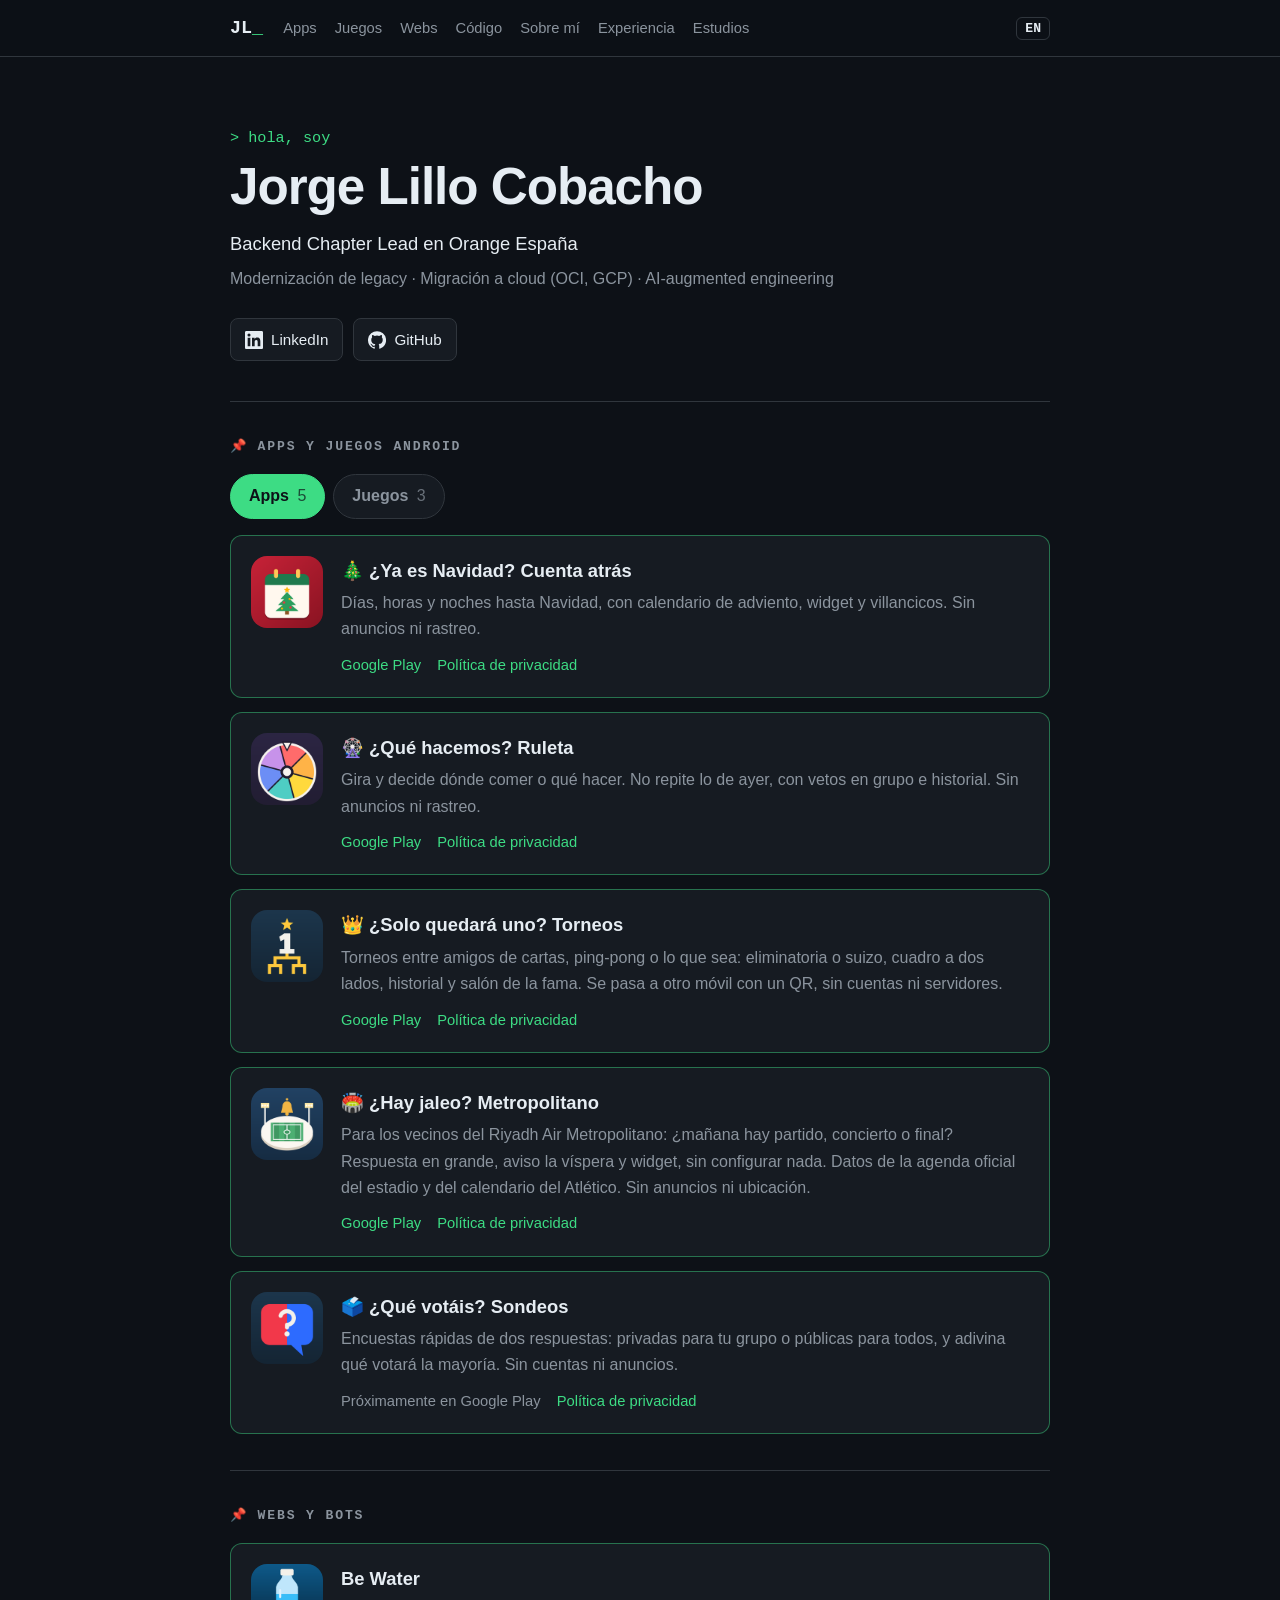
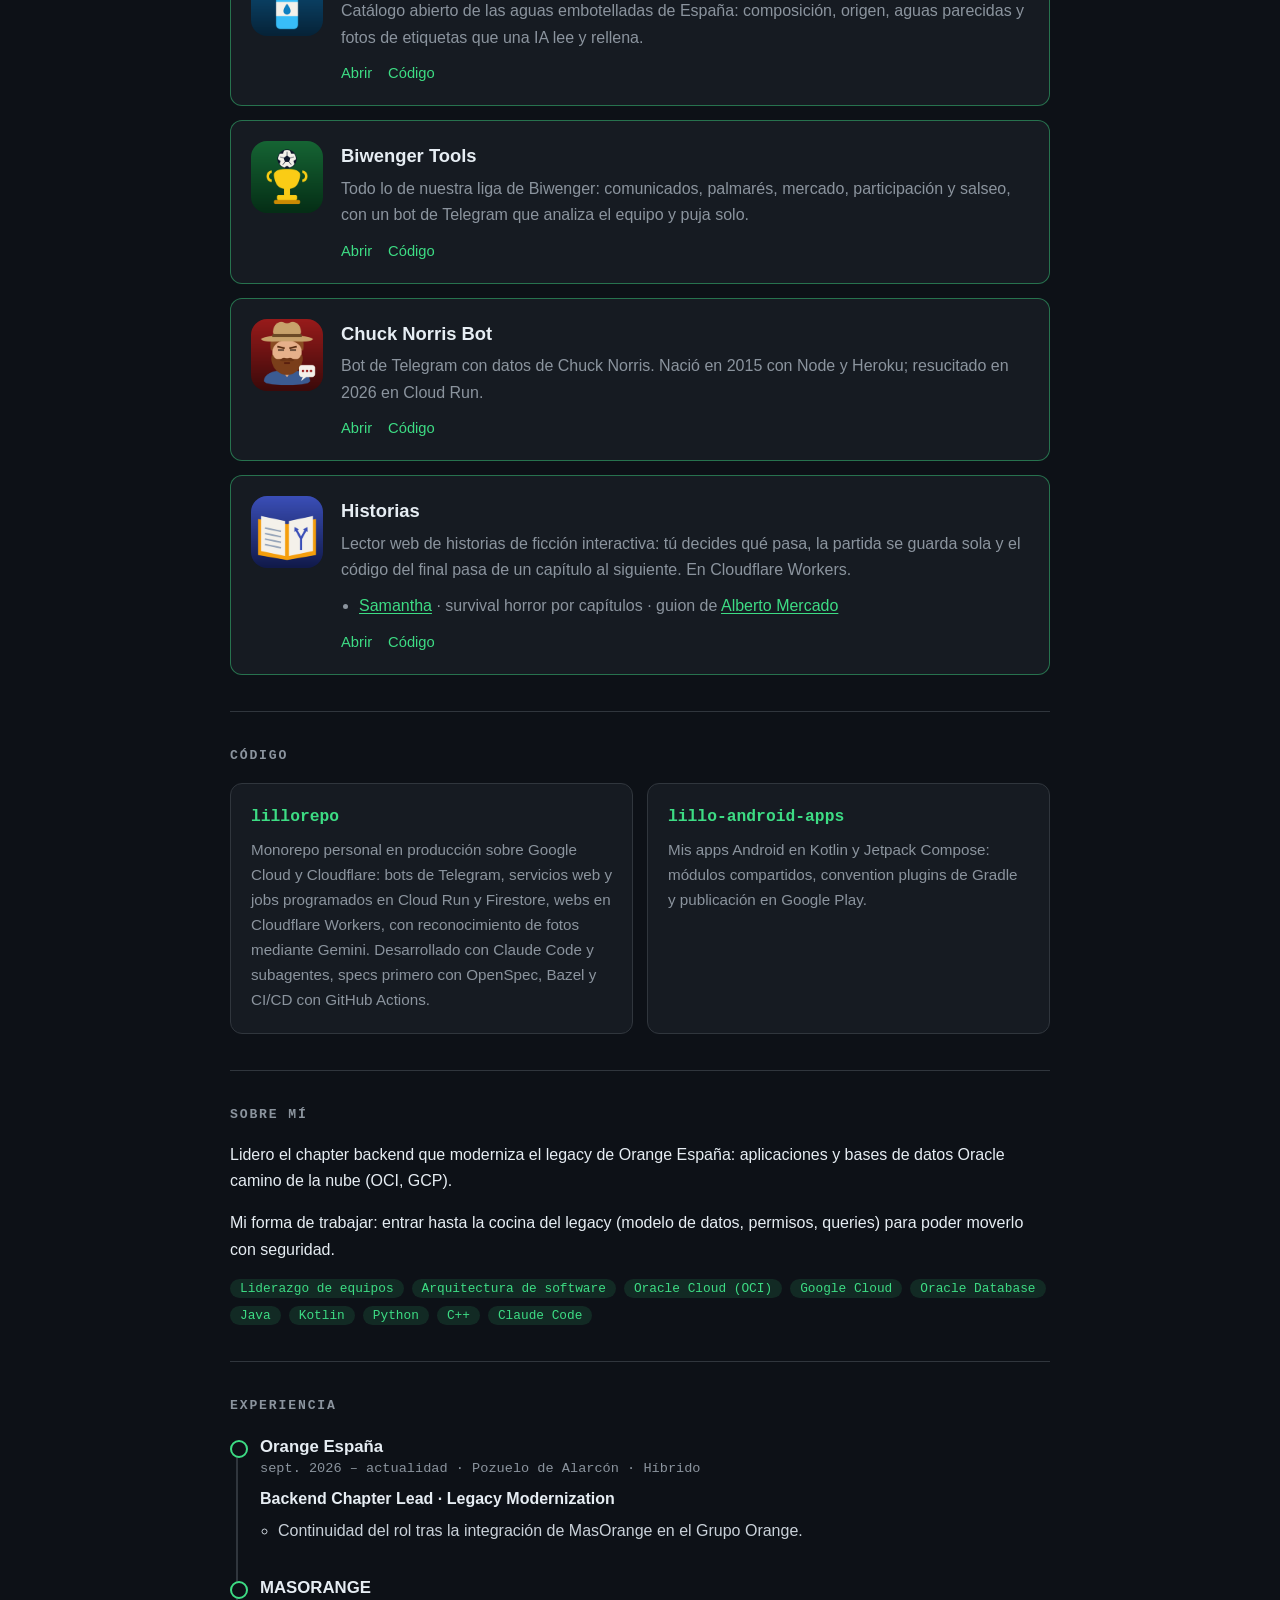
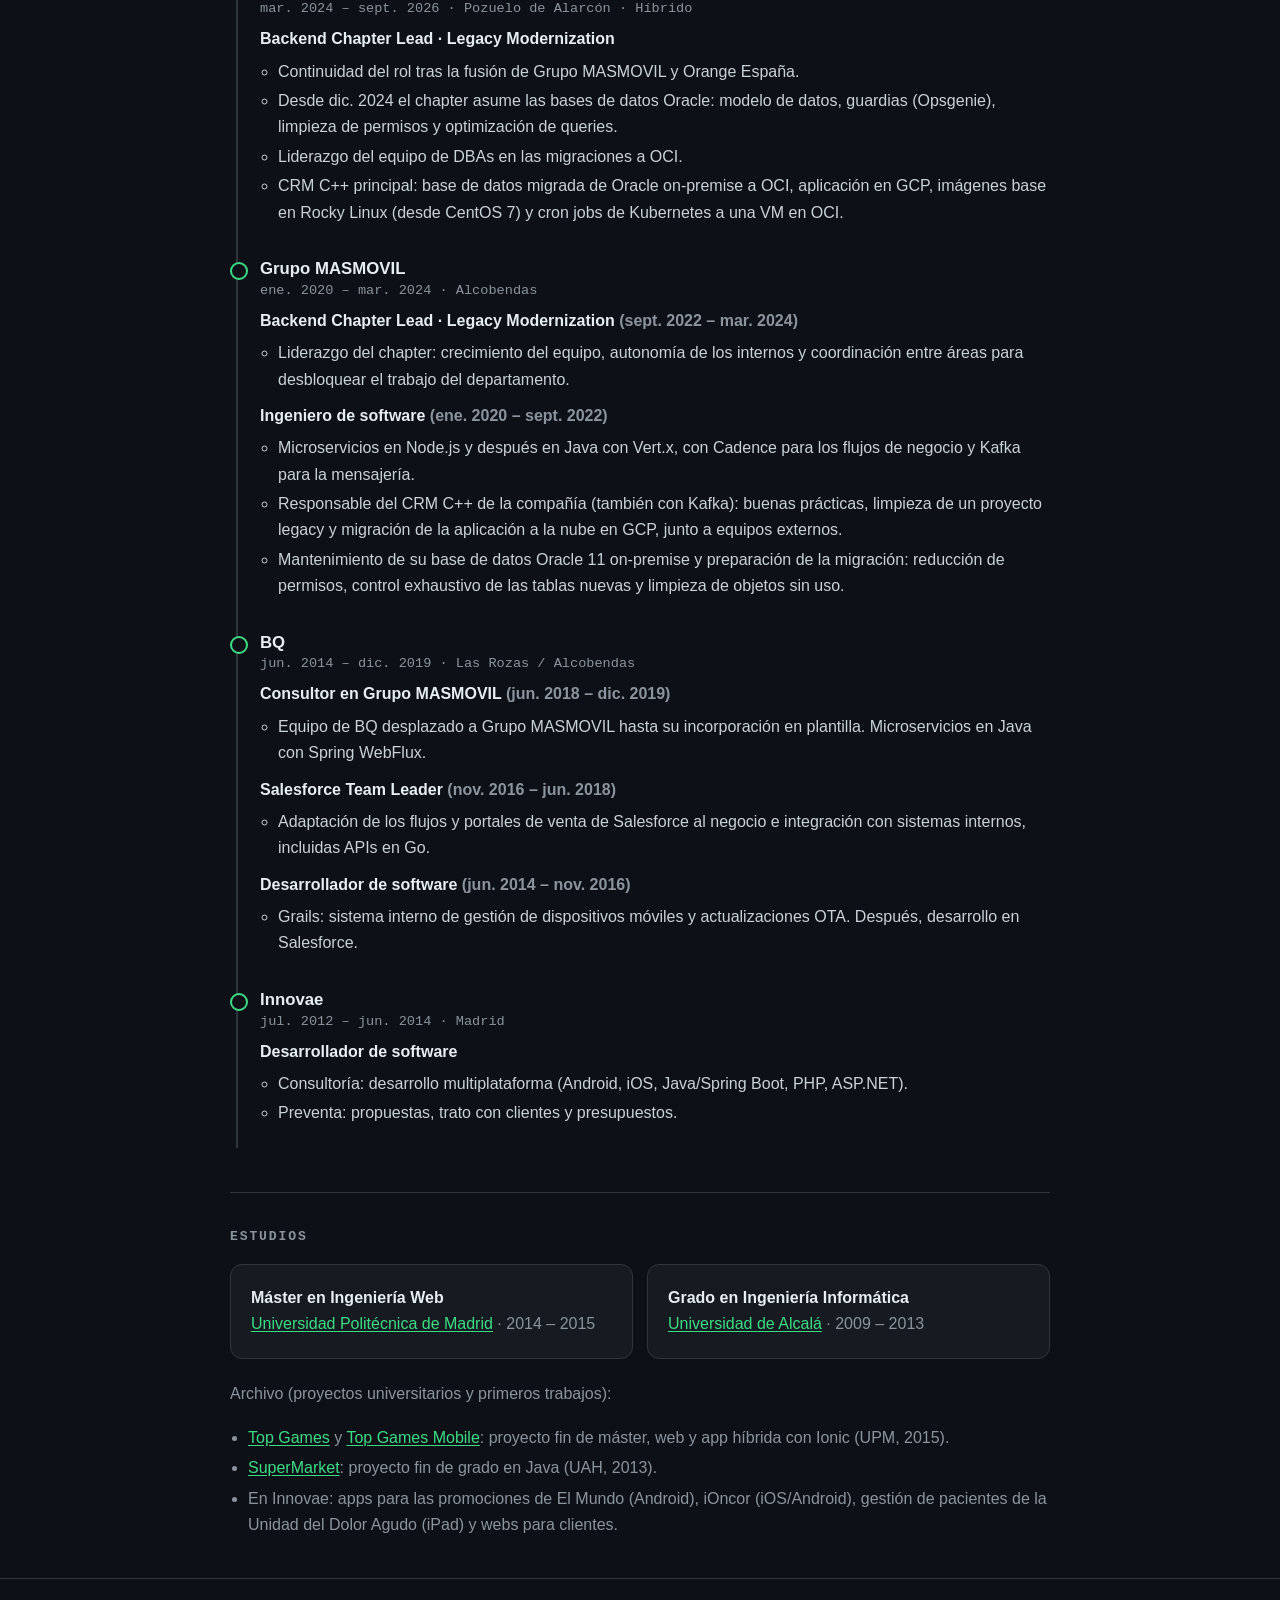
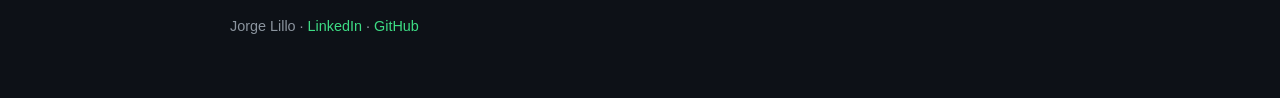
==== commit 4ea8b9fa: "Experience: the CRM database stayed on-premise until the OCI move; 2020-22 prepared it" ====
--- a/index.html
+++ b/index.html
@@ -278,7 +278,8 @@
           <div class="title">Ingeniero de software <span class="muted">(ene. 2020 – sept. 2022)</span></div>
           <ul>
             <li>Microservicios en Node.js y después en Java con Vert.x, con Cadence para los flujos de negocio y Kafka para la mensajería.</li>
-            <li>Responsable del CRM C++ de la compañía (también con Kafka): buenas prácticas, limpieza de un proyecto legacy y migración de la aplicación a la nube en GCP y de la base de datos Oracle (on-premise), junto a equipos externos.</li>
+            <li>Responsable del CRM C++ de la compañía (también con Kafka): buenas prácticas, limpieza de un proyecto legacy y migración de la aplicación a la nube en GCP, junto a equipos externos.</li>
+            <li>Mantenimiento de su base de datos Oracle 11 on-premise y preparación de la migración: reducción de permisos, control exhaustivo de las tablas nuevas y limpieza de objetos sin uso.</li>
           </ul>
         </div>
       </li>
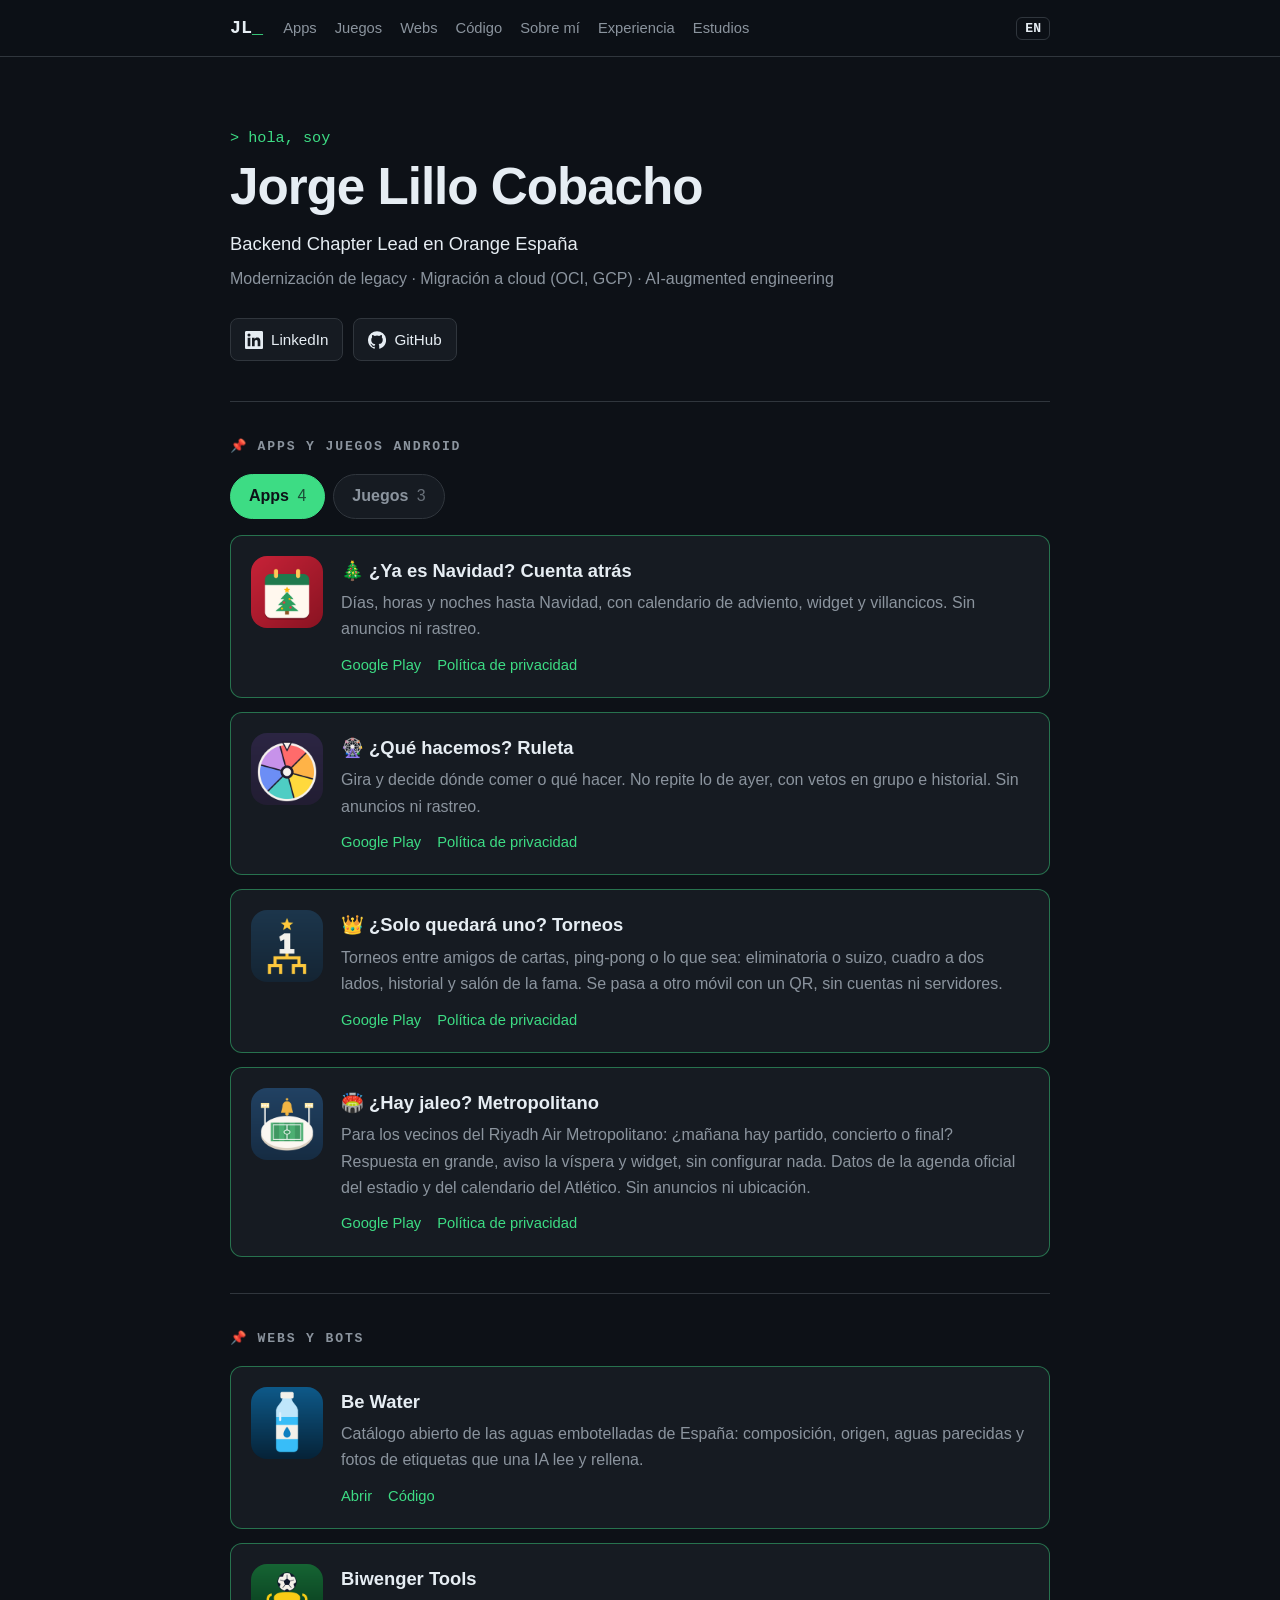
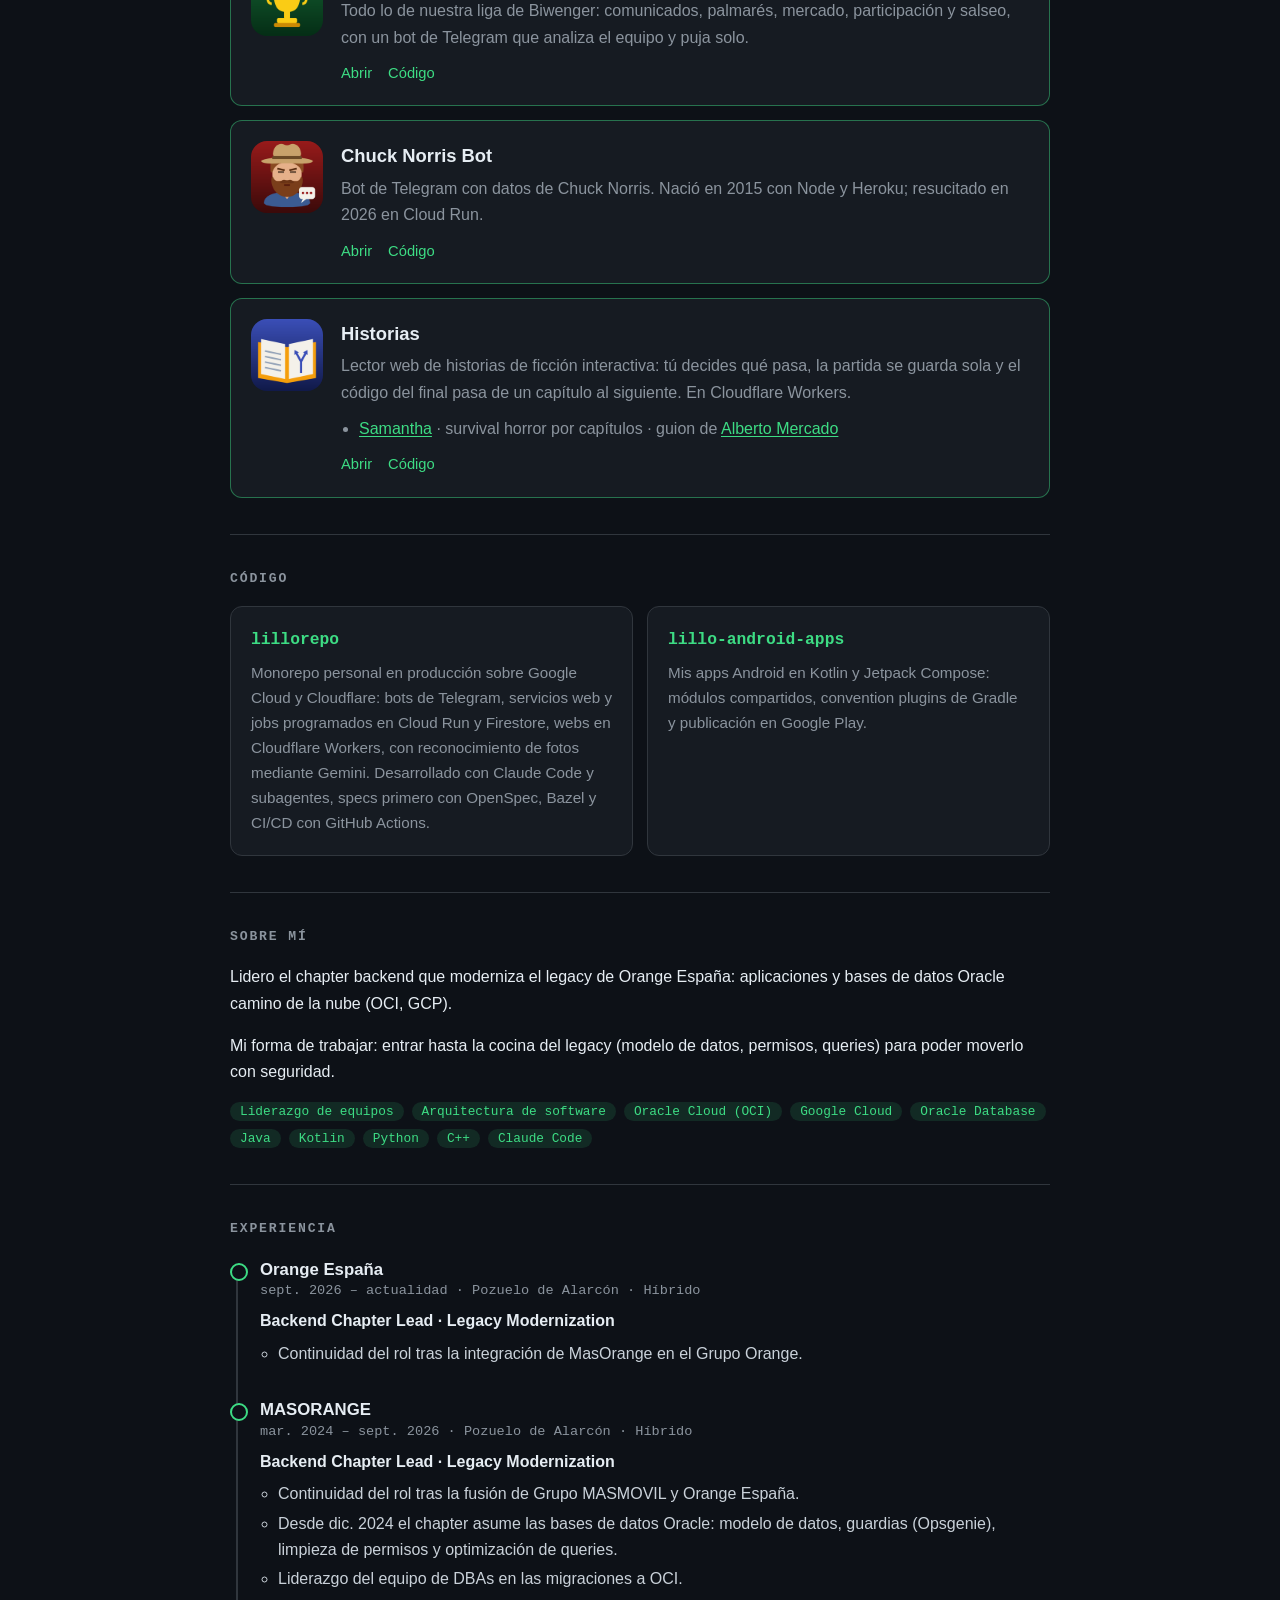
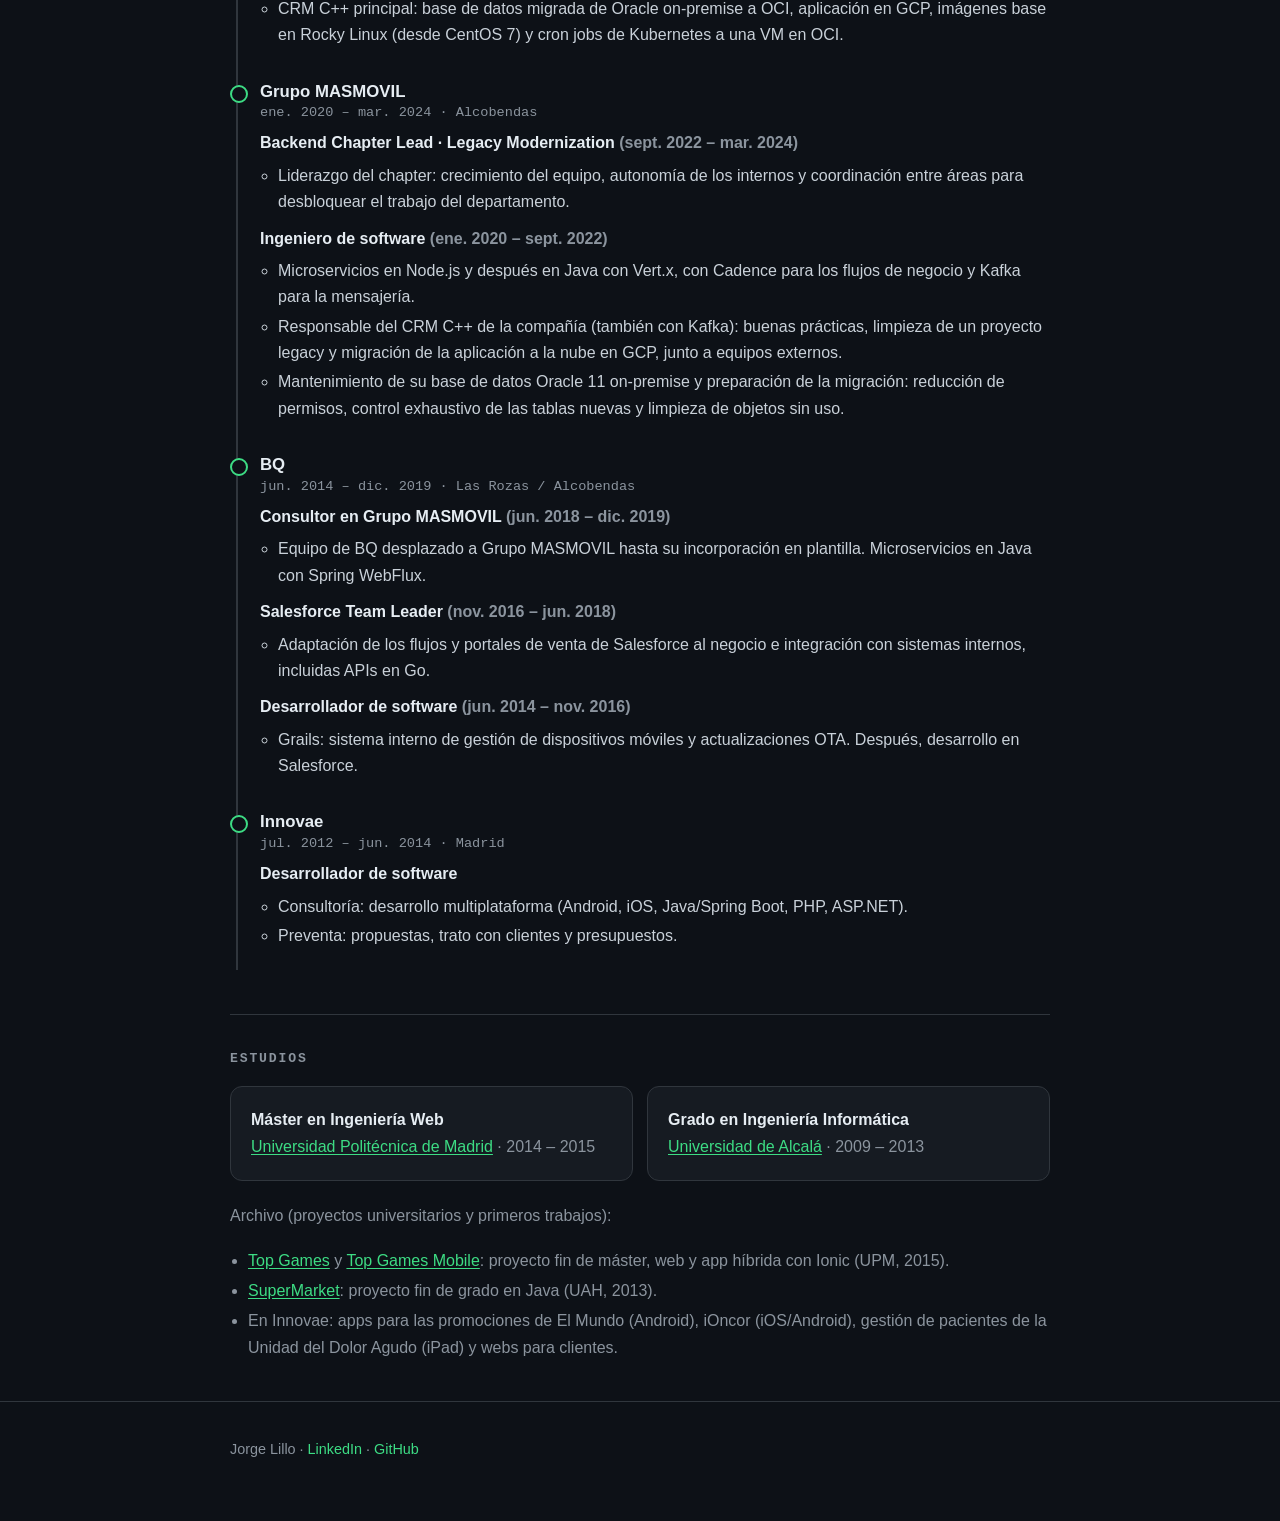
==== commit 2391fd8a: "Drop group polls: its app card, privacy page and /q/ plans" ====
--- a/index.html
+++ b/index.html
@@ -69,7 +69,7 @@
          #apps and #juegos in the address open each tab. -->
     <span id="juegos" class="anchor"></span>
     <div class="tabs" role="tablist">
-      <button type="button" role="tab" id="tab-apps" aria-controls="apps-list" aria-selected="true">Apps <span class="n">5</span></button>
+      <button type="button" role="tab" id="tab-apps" aria-controls="apps-list" aria-selected="true">Apps <span class="n">4</span></button>
       <button type="button" role="tab" id="tab-juegos" aria-controls="juegos-list" aria-selected="false">Juegos <span class="n">3</span></button>
     </div>
     <div class="apps" id="apps-list" role="tabpanel" aria-labelledby="tab-apps">
@@ -114,17 +114,6 @@
           <div class="actions">
             <a href="https://play.google.com/store/apps/details?id=com.jorgelillo.stadiumevents">Google Play</a>
             <a href="/privacy/stadium-events/">Política de privacidad</a>
-          </div>
-        </div>
-      </article>
-      <article class="card app">
-        <img src="/assets/apps/group-polls.png" alt="Icono de ¿Qué votáis?" width="72" height="72">
-        <div>
-          <h3>🗳️ ¿Qué votáis? Sondeos</h3>
-          <p>Encuestas rápidas de dos respuestas: privadas para tu grupo o públicas para todos, y adivina qué votará la mayoría. Sin cuentas ni anuncios.</p>
-          <div class="actions">
-            <span class="soon">Próximamente en Google Play</span>
-            <a href="/privacy/group-polls/">Política de privacidad</a>
           </div>
         </div>
       </article>
--- a/assets/site.css
+++ b/assets/site.css
@@ -131,7 +131,6 @@
   .hero { padding-top: 48px; }
   .app { flex-direction: column; }
 }
-.actions .soon { color: var(--muted); }
 
 /* Apps / games tabs on the home page. [hidden] wins over the lists' display: grid. */
 [hidden] { display: none !important; }
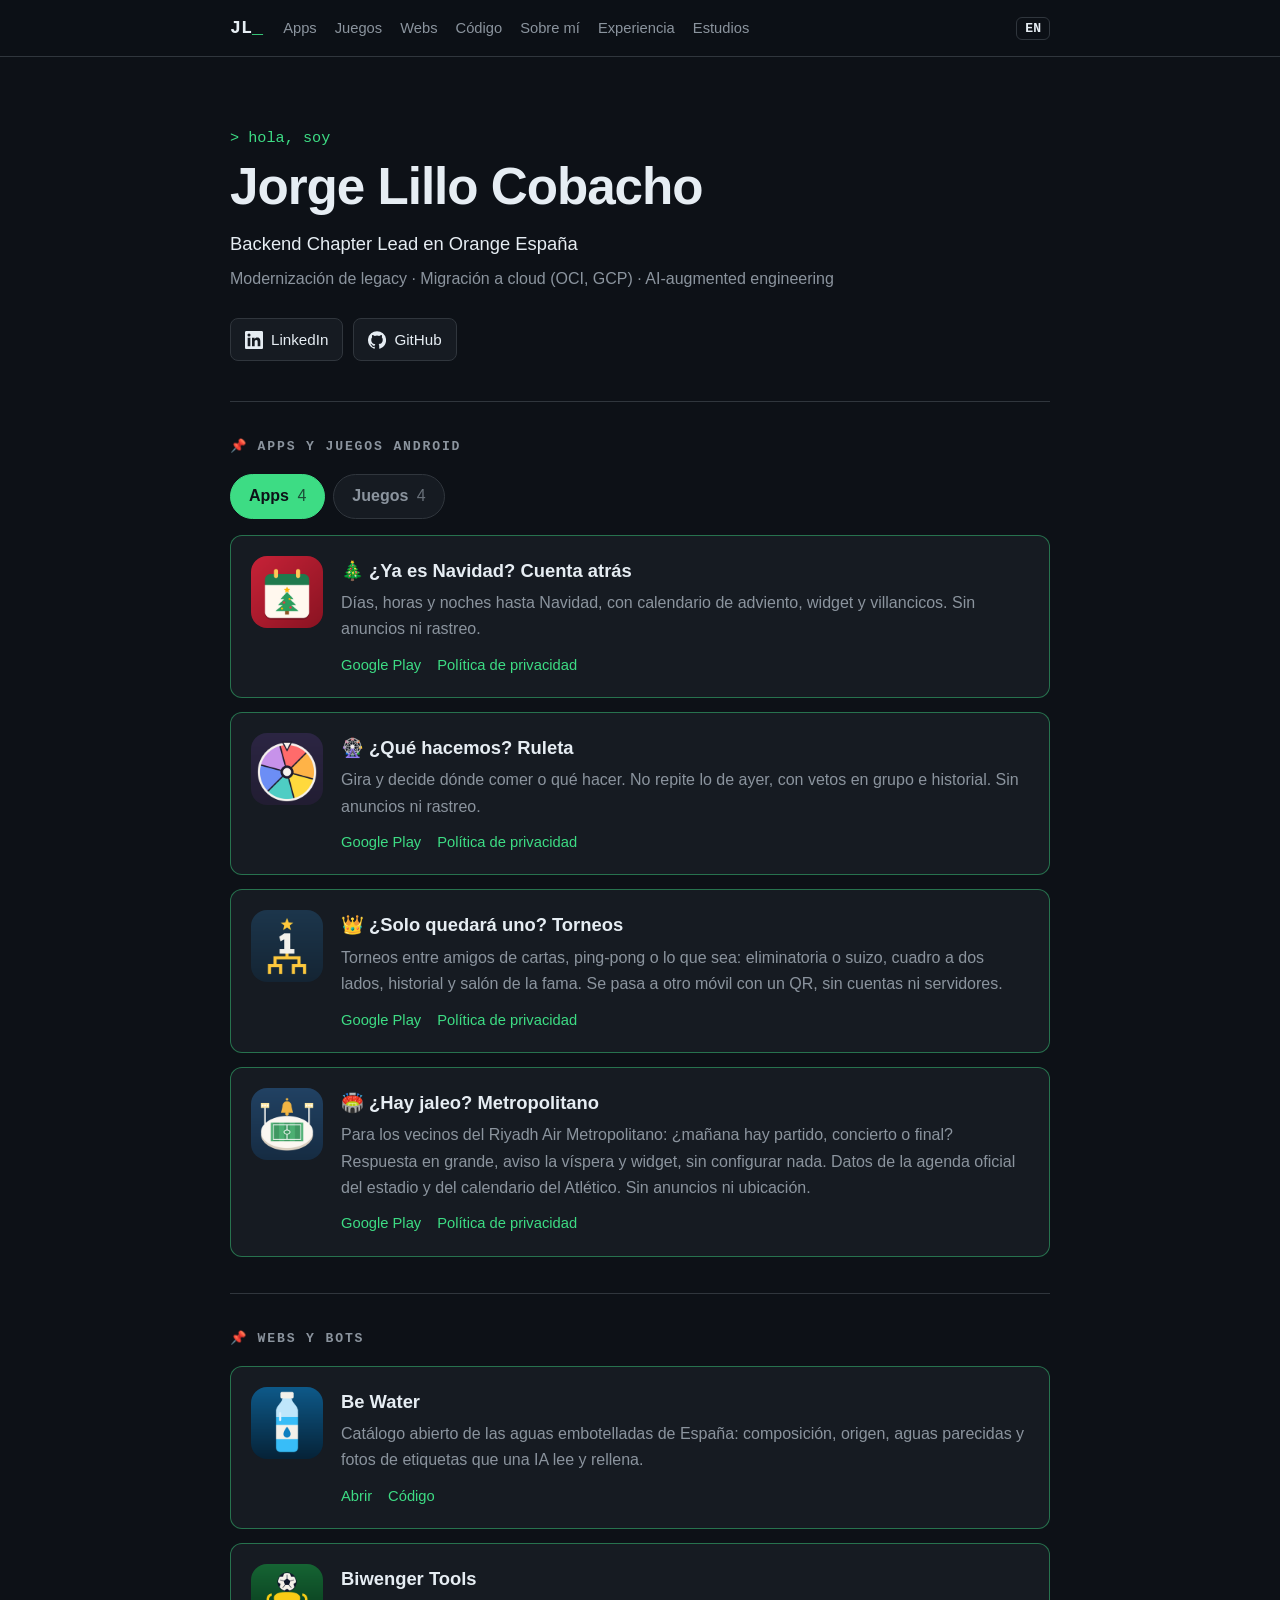
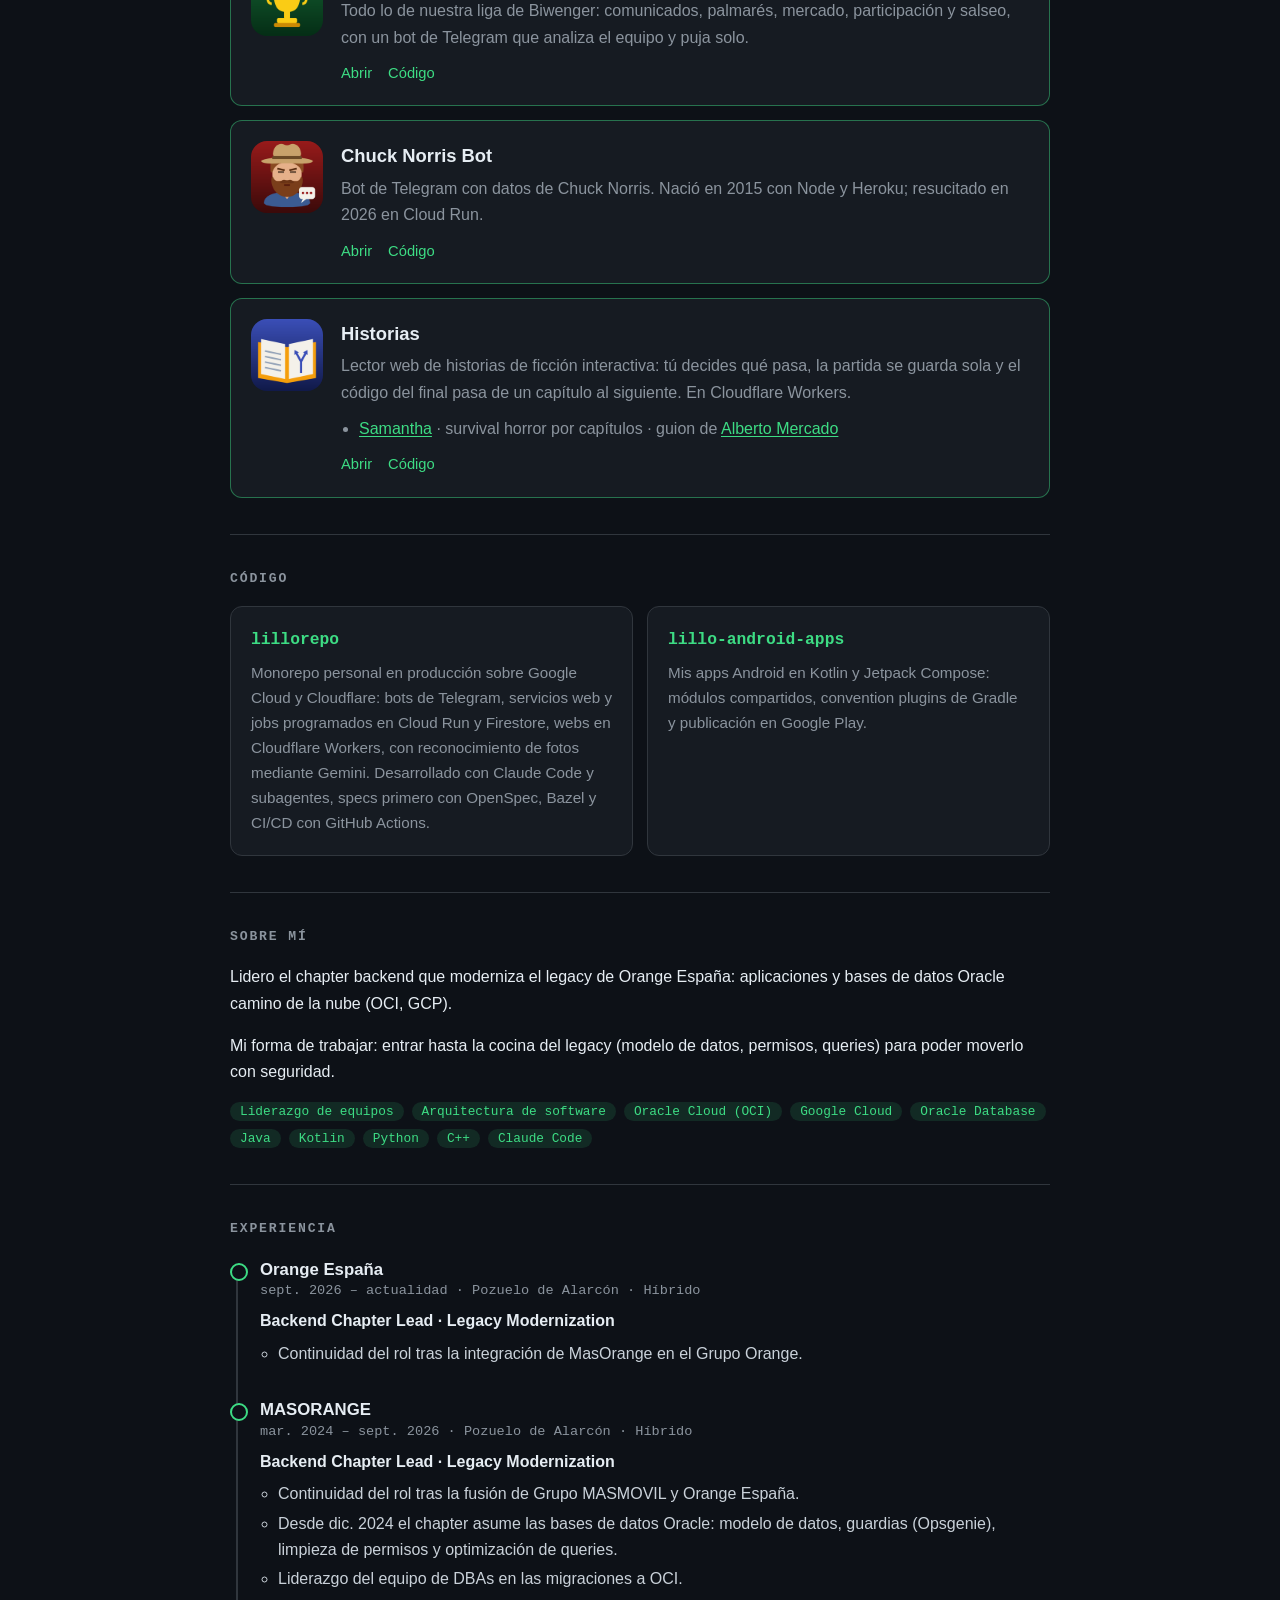
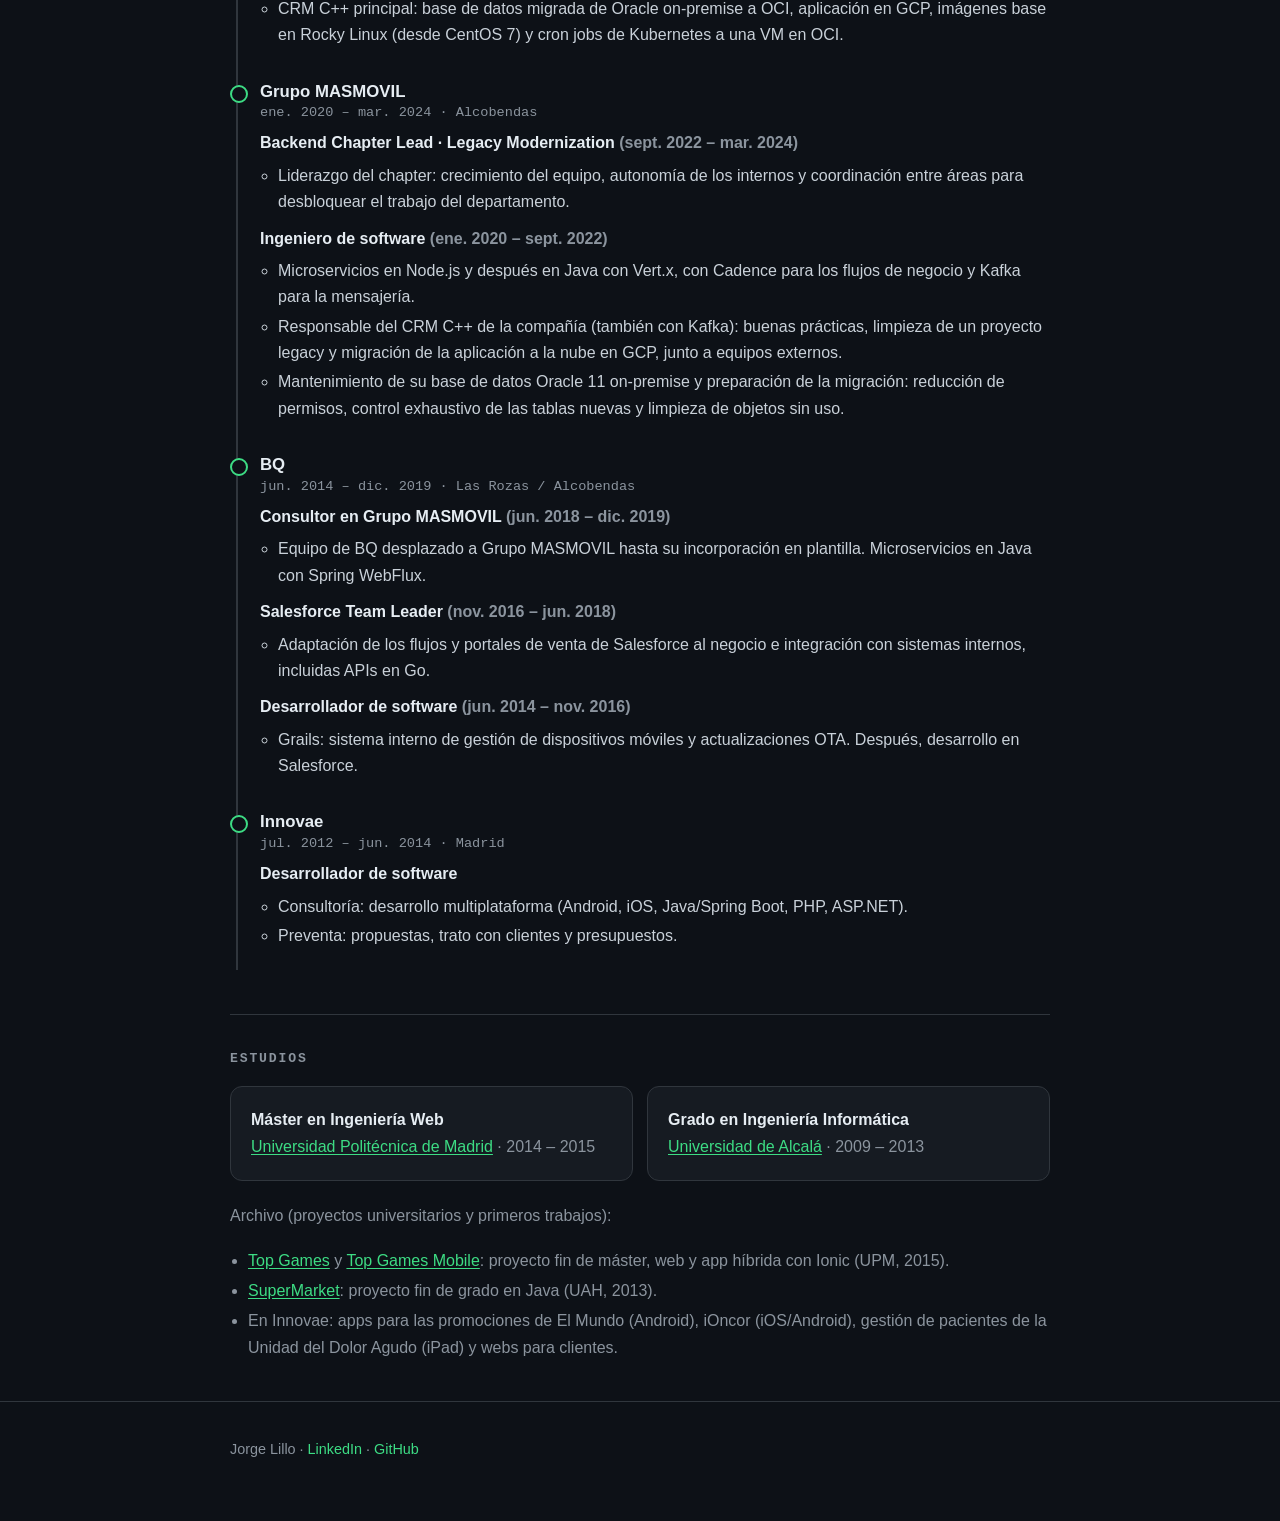
==== commit 5ce13a81: "feat: add Summandos as coming soon, with its privacy policy The Games tab gets a Summandos card with" ====
--- a/index.html
+++ b/index.html
@@ -70,7 +70,7 @@
     <span id="juegos" class="anchor"></span>
     <div class="tabs" role="tablist">
       <button type="button" role="tab" id="tab-apps" aria-controls="apps-list" aria-selected="true">Apps <span class="n">4</span></button>
-      <button type="button" role="tab" id="tab-juegos" aria-controls="juegos-list" aria-selected="false">Juegos <span class="n">3</span></button>
+      <button type="button" role="tab" id="tab-juegos" aria-controls="juegos-list" aria-selected="false">Juegos <span class="n">4</span></button>
     </div>
     <div class="apps" id="apps-list" role="tabpanel" aria-labelledby="tab-apps">
       <article class="card app">
@@ -149,6 +149,19 @@
           <div class="actions">
             <a href="https://play.google.com/store/apps/details?id=com.jorgelillo.slipper">Google Play</a>
             <a href="/privacy/slipper/">Política de privacidad</a>
+          </div>
+        </div>
+      </article>
+      <article class="card app">
+        <img src="/assets/apps/summandos.png" alt="Icono de Sumandos" width="72" height="72" loading="lazy">
+        <div>
+          <header>
+            <h3>➕ Sumandos</h3>
+            <span class="soon">Próximamente</span>
+          </header>
+          <p>Elige la puerta que más suma y haz crecer tu pelotón de ballesteros contra la horda de esqueletos. Cuatro rangos, del Recluta (sumas y restas) a la Leyenda (cuentas de dos pasos), 100 niveles con estrellas y jefes enormes cada cinco. Sin anuncios.</p>
+          <div class="actions">
+            <a href="/privacy/summandos/">Política de privacidad</a>
           </div>
         </div>
       </article>
--- a/assets/site.css
+++ b/assets/site.css
@@ -84,6 +84,10 @@
 .app { display: flex; gap: 18px; align-items: flex-start; border-color: rgba(61, 220, 132, 0.45); }
 .app img { width: 72px; height: 72px; border-radius: 16px; flex: none; }
 .app h3 { margin: 0 0 4px; font-size: 1.15rem; }
+/* A title with a status badge beside it ("Coming soon"). */
+.app header { display: flex; flex-wrap: wrap; align-items: center; gap: 4px 10px; margin: 0 0 4px; }
+.app header h3 { margin: 0; }
+.soon { font: 0.78rem var(--mono); background: var(--accent-soft); color: var(--accent); border-radius: 999px; padding: 2px 10px; }
 .app p { margin: 0 0 10px; color: var(--muted); }
 .app .stories { margin: 0 0 10px; padding-left: 18px; color: var(--muted); }
 .app .stories li { margin: 2px 0; }
